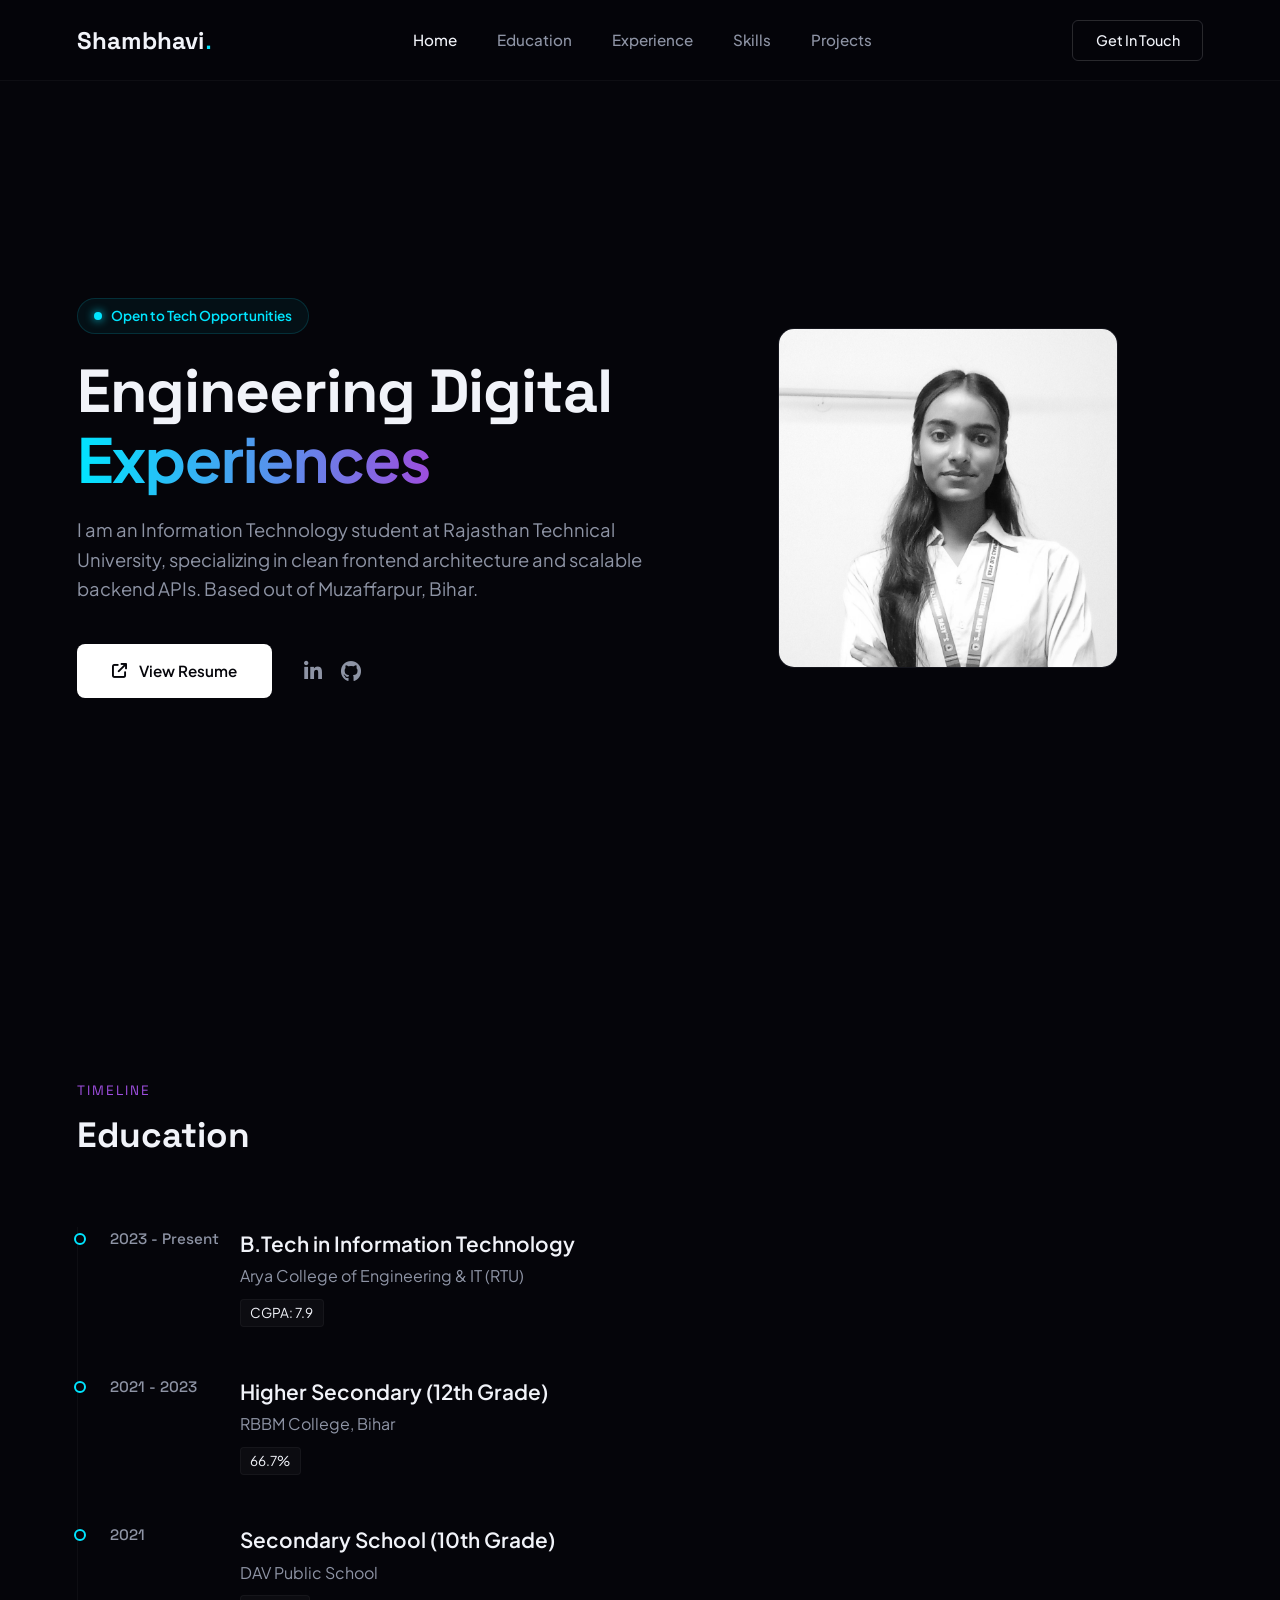
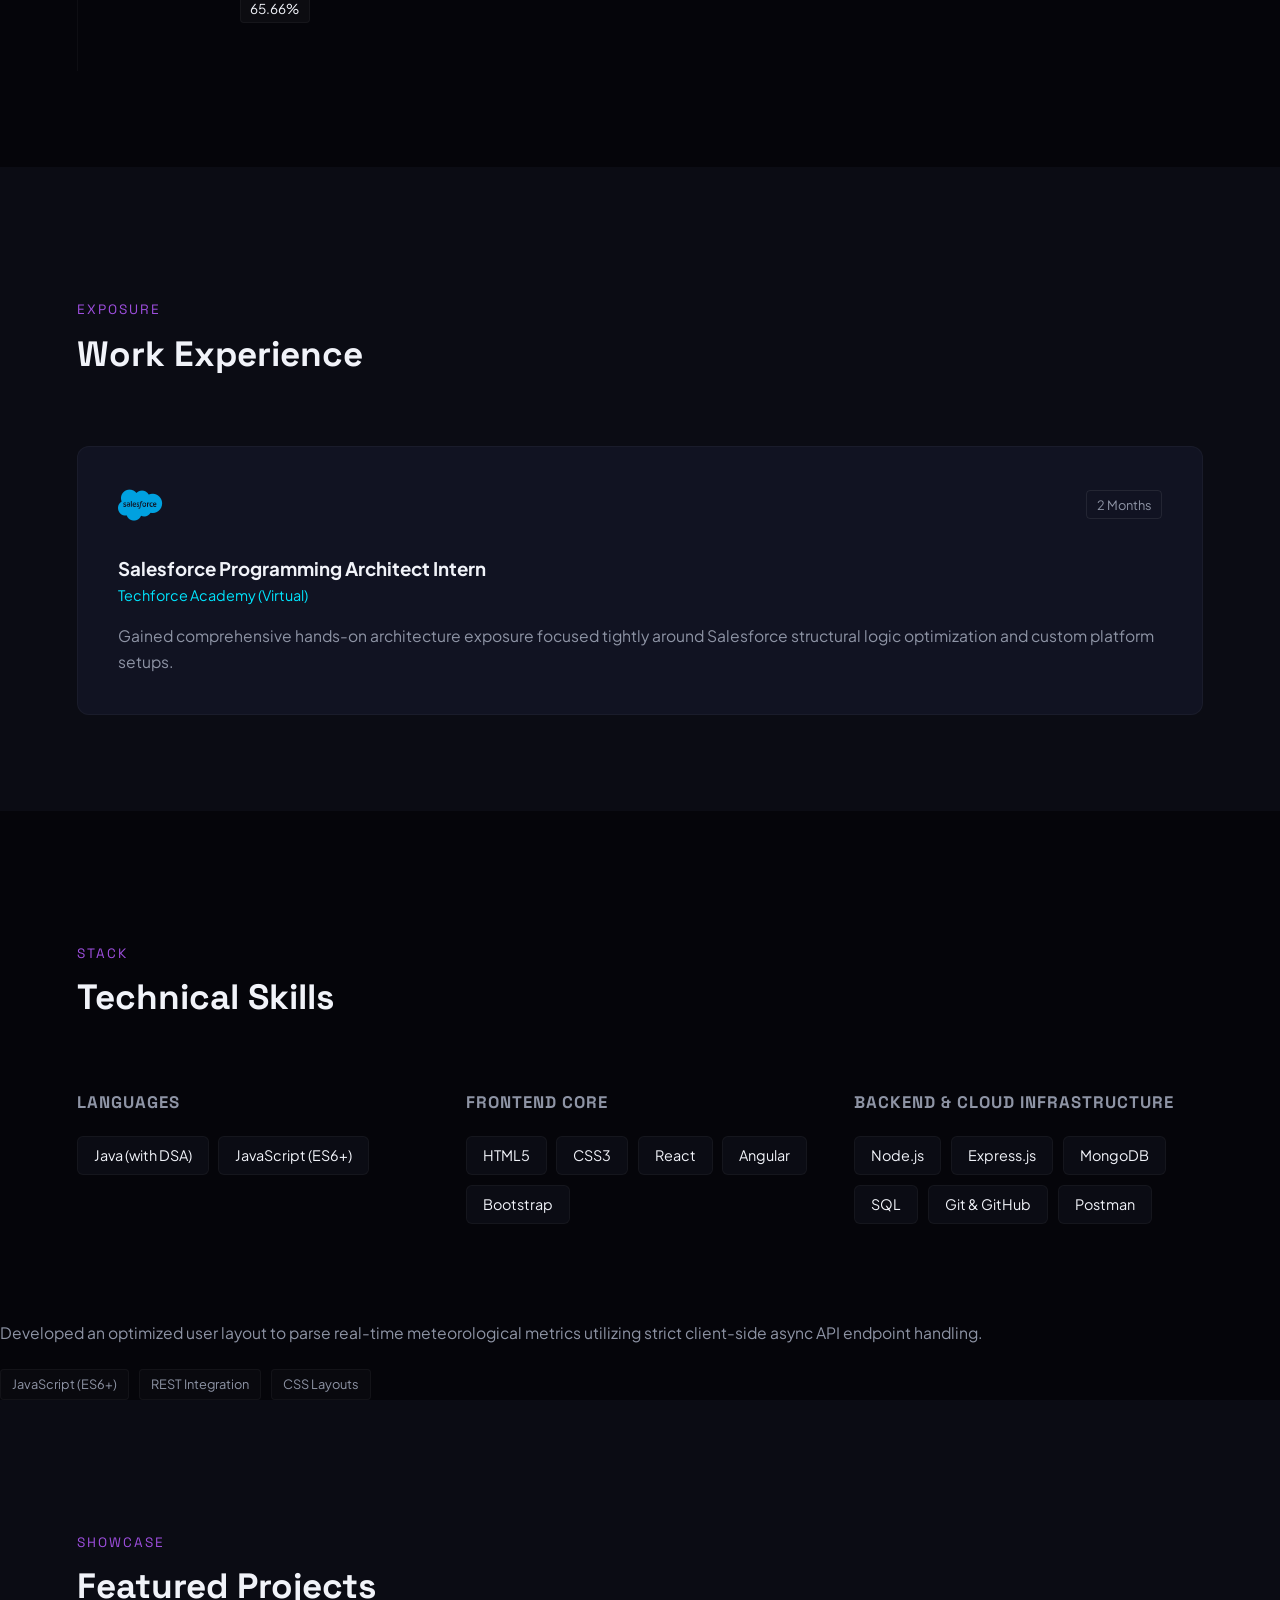
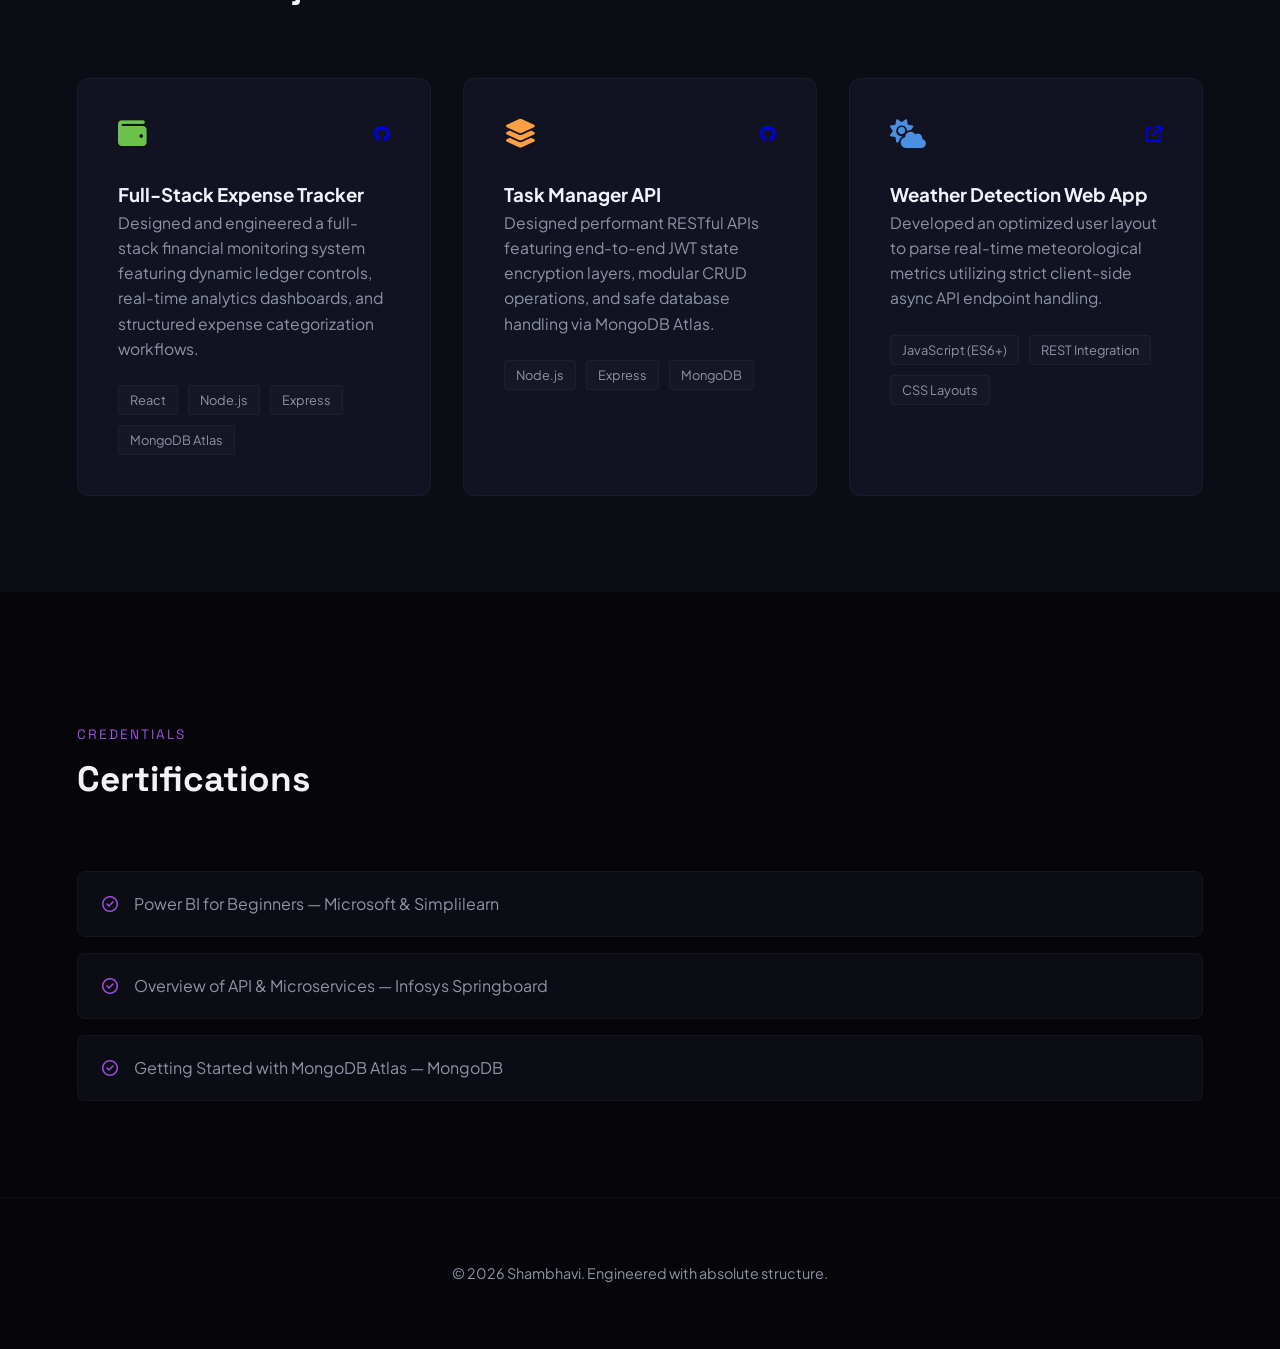
==== index.html @ dc34907c "Updated resume link, photo, and projects section" ====
<!DOCTYPE html>
<html lang="en">
<head>
    <meta charset="UTF-8">
    <meta name="viewport" content="width=device-width, initial-scale=1.0">
    <title>Shambhavi | Portfolio</title>
    <!-- Modern Fonts & Icons -->
    <link href="https://fonts.googleapis.com/css2?family=Plus+Jakarta+Sans:wght=300;400;500;600;700&family=Space+Grotesk:wght=500;700&display=swap" rel="stylesheet">
    <link rel="stylesheet" href="https://cdnjs.cloudflare.com/ajax/libs/font-awesome/6.4.0/css/all.min.css">
    <!-- Link External CSS -->
    <link rel="stylesheet" href="style.css">
</head>
<body>

    <!-- Professional Fixed Header -->
    <nav class="navbar">
        <div class="nav-brand">Shambhavi<span>.</span></div>
        <ul class="nav-links">
            <li><a href="#home" class="nav-link active">Home</a></li>
            <li><a href="#education" class="nav-link">Education</a></li>
            <li><a href="#experience" class="nav-link">Experience</a></li>
            <li><a href="#skills" class="nav-link">Skills</a></li>
            <li><a href="#projects" class="nav-link">Projects</a></li>
        </ul>
        <div class="nav-cta">
    
    <a href="https://mail.google.com/mail/?view=cm&fs=1&to=shambhavis719@gmail.com" target="_blank" class="btn-secondary">Get In Touch</a>
</div>
    </nav>

    <!-- Hero Display Layout -->
    <section id="home" class="hero-section">
        <div class="hero-grid">
            <div class="hero-info">
                <div class="status-pill">
                    <span class="pulse-dot"></span> Open to Tech Opportunities
                </div>
                <h1 class="hero-title">Engineering Digital <span>Experiences</span></h1>
                <p class="hero-subtitle">
                    I am an Information Technology student at Rajasthan Technical University, specializing in clean frontend architecture and scalable backend APIs. Based out of Muzaffarpur, Bihar.
                </p>
                <div class="action-row">
                    <!-- Connected directly to your exact local PDF filename -->
                   <a href=" https://drive.google.com/file/d/11u3h6biiF5EE_ygxeeB-RSRDuFoPxxzc/view?usp=sharing" target="_blank" class="btn-primary">
    <i class="fa-solid fa-arrow-up-right-from-square"></i> View Resume
</a> 
                    <div class="social-cluster">
                        <a href="https://linkedin.com/in/shambhavi-61a944281" target="_blank" aria-label="LinkedIn"><i class="fa-brands fa-linkedin-in"></i></a>
                        <a href="https://github.com/shambhavi-2" target="_blank" aria-label="GitHub"><i class="fa-brands fa-github"></i></a>
                    </div>
                </div>
            </div>
            <div class="hero-visual">
                <div class="avatar-frame">
                    <!-- Connected to your exact local photo filename -->
                    <img src="mera photoooo.jpeg" alt="Shambhavi">
                </div>
            </div>
        </div>
    </section>

    <!-- Academic Timeline Section -->
    <section id="education" class="content-section">
        <div class="section-meta">
            <span class="meta-tag">Timeline</span>
            <h2 class="section-heading">Education</h2>
        </div>
        <div class="timeline-container">
            <div class="timeline-row">
                <div class="time-meta">2023 - Present</div>
                <div class="time-content">
                    <h3>B.Tech in Information Technology</h3>
                    <p>Arya College of Engineering & IT (RTU)</p>
                    <span class="score-tag">CGPA: 7.9</span>
                </div>
            </div>
            <div class="timeline-row">
                <div class="time-meta">2021 - 2023</div>
                <div class="time-content">
                    <h3>Higher Secondary (12th Grade)</h3>
                    <p>RBBM College, Bihar</p>
                    <span class="score-tag">66.7%</span>
                </div>
            </div>
            <div class="timeline-row">
                <div class="time-meta">2021</div>
                <div class="time-content">
                    <h3>Secondary School (10th Grade)</h3>
                    <p>DAV Public School</p>
                    <span class="score-tag">65.66%</span>
                </div>
            </div>
        </div>
    </section>

    <!-- Professional Work History -->
    <section id="experience" class="content-section grey-bg">
        <div class="section-meta">
            <span class="meta-tag">Exposure</span>
            <h2 class="section-heading">Work Experience</h2>
        </div>
        <div class="cards-grid">
            <div class="bento-card">
                <div class="card-header">
                    <i class="fa-brands fa-salesforce sf-color"></i>
                    <span class="duration-badge">2 Months</span>
                </div>
                <h3>Salesforce Programming Architect Intern</h3>
                <p class="company-name">Techforce Academy (Virtual)</p>
                <p class="card-desc">Gained comprehensive hands-on architecture exposure focused tightly around Salesforce structural logic optimization and custom platform setups.</p>
            </div>
        </div>
    </section>

    <!-- Technical Matrix Section -->
    <section id="skills" class="content-section">
        <div class="section-meta">
            <span class="meta-tag">Stack</span>
            <h2 class="section-heading">Technical Skills</h2>
        </div>
        <div class="skills-matrix">
            <div class="matrix-box">
                <h4>Languages</h4>
                <div class="pill-cloud">
                    <span class="tech-pill">Java (with DSA)</span>
                    <span class="tech-pill">JavaScript (ES6+)</span>
                </div>
            </div>
            <div class="matrix-box">
                <h4>Frontend Core</h4>
                <div class="pill-cloud">
                    <span class="tech-pill">HTML5</span>
                    <span class="tech-pill">CSS3</span>
                    <span class="tech-pill">React</span>
                    <span class="tech-pill">Angular</span>
                    <span class="tech-pill">Bootstrap</span>
                </div>
            </div>
            <div class="matrix-box">
                <h4>Backend & Cloud Infrastructure</h4>
                <div class="pill-cloud">
                    <span class="tech-pill">Node.js</span>
                    <span class="tech-pill">Express.js</span>
                    <span class="tech-pill">MongoDB</span>
                    <span class="tech-pill">SQL</span>
                    <span class="tech-pill">Git & GitHub</span>
                    <span class="tech-pill">Postman</span>
                </div>
            </div>
        </div>
    </section>

   
                <p class="card-desc">Developed an optimized user layout to parse real-time meteorological metrics utilizing strict client-side async API endpoint handling.</p>
                <div class="pill-cloud mini-gaps">
                    <span class="tech-pill-sm">JavaScript (ES6+)</span>
                    <span class="tech-pill-sm">REST Integration</span>
                    <span class="tech-pill-sm">CSS Layouts</span>
                </div>
            </div>
        </div>
    </section><!-- Project Engineering Grid -->
    <section id="projects" class="content-section grey-bg">
        <div class="section-meta">
            <span class="meta-tag">Showcase</span>
            <h2 class="section-heading">Featured Projects</h2>
        </div>
        <div class="cards-grid">
            <!-- 1. Full-Stack Expense Tracker -->
            <div class="bento-card functional-hover">
                <div class="card-header">
                    <i class="fa-solid fa-wallet project-icon" style="color: #6cc24a;"></i>
                    <!-- Connected to your Intelligent Budget Engine Repo -->
                    <a href="https://github.com/shambhavi-2/intelligent-buget-engine" target="_blank" class="project-link-icon" title="View Source Code">
                        <i class="fa-brands fa-github"></i>
                    </a>
                </div>
                <h3>Full-Stack Expense Tracker</h3>
                <p class="card-desc">Designed and engineered a full-stack financial monitoring system featuring dynamic ledger controls, real-time analytics dashboards, and structured expense categorization workflows.</p>
                <div class="pill-cloud mini-gaps">
                    <span class="tech-pill-sm">React</span>
                    <span class="tech-pill-sm">Node.js</span>
                    <span class="tech-pill-sm">Express</span>
                    <span class="tech-pill-sm">MongoDB Atlas</span>
                </div>
            </div>

            <!-- 2. Task Manager API -->
            <div class="bento-card functional-hover">
                <div class="card-header">
                    <i class="fa-solid fa-layer-group project-icon" style="color: #ff9f43;"></i>
                    <!-- Connected to your Task Manager API Repo -->
                    <a href="https://github.com/shambhavi-2/task-manager-api" target="_blank" class="project-link-icon" title="View Source Code">
                        <i class="fa-brands fa-github"></i>
                    </a>
                </div>
                <h3>Task Manager API</h3>
                <p class="card-desc">Designed performant RESTful APIs featuring end-to-end JWT state encryption layers, modular CRUD operations, and safe database handling via MongoDB Atlas.</p>
                <div class="pill-cloud mini-gaps">
                    <span class="tech-pill-sm">Node.js</span>
                    <span class="tech-pill-sm">Express</span>
                    <span class="tech-pill-sm">MongoDB</span>
                </div>
            </div>

            <!-- 3. Weather Detection Web App -->
            <div class="bento-card functional-hover">
                <div class="card-header">
                    <i class="fa-solid fa-cloud-sun project-icon" style="color: #4a90e2;"></i>
                    <!-- Connected to your Live Weather Project Pages Link -->
                    <a href="https://shambhavi-2.github.io/Wether-project-/" target="_blank" class="project-link-icon" title="View Live Site">
                        <i class="fa-solid fa-arrow-up-right-from-square"></i>
                    </a>
                </div>
                <h3>Weather Detection Web App</h3>
                <p class="card-desc">Developed an optimized user layout to parse real-time meteorological metrics utilizing strict client-side async API endpoint handling.</p>
                <div class="pill-cloud mini-gaps">
                    <span class="tech-pill-sm">JavaScript (ES6+)</span>
                    <span class="tech-pill-sm">REST Integration</span>
                    <span class="tech-pill-sm">CSS Layouts</span>
                </div>
            </div>
        </div>
    </section>

    <!-- Verified Learning Accomplishments -->
    <section id="certifications" class="content-section">
        <div class="section-meta">
            <span class="meta-tag">Credentials</span>
            <h2 class="section-heading">Certifications</h2>
        </div>
        <div class="cert-grid">
            <div class="cert-row"><i class="fa-regular fa-circle-check"></i> Power BI for Beginners — Microsoft & Simplilearn</div>
            <div class="cert-row"><i class="fa-regular fa-circle-check"></i> Overview of API & Microservices — Infosys Springboard</div>
            <div class="cert-row"><i class="fa-regular fa-circle-check"></i> Getting Started with MongoDB Atlas — MongoDB</div>
        </div>
    </section>

    <!-- Minimal Modern Footer -->
    <footer class="footer">
        <p>&copy; 2026 Shambhavi. Engineered with absolute structure.</p>
    </footer>

    <!-- Link External JS -->
    <script src="script.js"></script>
</body>
</html>
---- style.css ----
/* Core Structural Tokens */
:root {
    --bg-deep: #05050a;
    --bg-surface: #0b0c14;
    --bg-elevated: #111322;
    --border-subtle: rgba(255, 255, 255, 0.04);
    --accent-blue: #00e5ff;
    --accent-purple: #9d4edd;
    --text-primary: #f1f3f9;
    --text-secondary: #8e94a5;
    --font-sans: 'Plus Jakarta Sans', sans-serif;
    --font-mono: 'Space Grotesk', sans-serif;
    --ease-out: cubic-bezier(0.16, 1, 0.3, 1);
}

/* Base Body Resets */
* {
    margin: 0;
    padding: 0;
    box-sizing: border-box;
    font-family: var(--font-sans);
}

body {
    background-color: var(--bg-deep);
    color: var(--text-primary);
    overflow-x: hidden;
    line-height: 1.6;
}

/* Corporate Top Navigation Layout */
.navbar {
    position: fixed;
    top: 0;
    width: 100%;
    display: flex;
    justify-content: space-between;
    align-items: center;
    padding: 1.25rem 6%;
    background: rgba(5, 5, 10, 0.75);
    backdrop-filter: blur(24px);
    z-index: 1000;
    border-bottom: 1px solid var(--border-subtle);
}

.nav-brand {
    font-family: var(--font-mono);
    font-size: 1.5rem;
    font-weight: 700;
    color: var(--text-primary);
}
.nav-brand span { color: var(--accent-blue); }

.nav-links {
    display: flex;
    list-style: none;
    gap: 2.5rem;
}

.nav-link {
    color: var(--text-secondary);
    text-decoration: none;
    font-size: 0.95rem;
    font-weight: 500;
    transition: color 0.3s ease;
}

.nav-link:hover, .nav-link.active {
    color: var(--text-primary);
}

/* Premium Layout Grid: Hero */
.hero-section {
    min-height: 100vh;
    display: flex;
    align-items: center;
    padding: 0 6%;
    margin-top: 3rem;
}

.hero-grid {
    display: grid;
    grid-template-columns: 1.2fr 0.8fr;
    gap: 4rem;
    width: 100%;
    align-items: center;
}

.status-pill {
    display: inline-flex;
    align-items: center;
    gap: 0.6rem;
    background: rgba(0, 229, 255, 0.05);
    border: 1px solid rgba(0, 229, 255, 0.15);
    color: var(--accent-blue);
    padding: 0.4rem 1rem;
    border-radius: 100px;
    font-size: 0.85rem;
    font-weight: 600;
    margin-bottom: 1.5rem;
}

.pulse-dot {
    width: 8px;
    height: 8px;
    background-color: var(--accent-blue);
    border-radius: 50%;
    box-shadow: 0 0 10px var(--accent-blue);
}

.hero-title {
    font-family: var(--font-mono);
    font-size: 3.8rem;
    font-weight: 700;
    line-height: 1.1;
    letter-spacing: -1px;
    margin-bottom: 1.2rem;
}
.hero-title span {
    background: linear-gradient(90deg, var(--accent-blue), var(--accent-purple));
    -webkit-background-clip: text;
    -webkit-text-fill-color: transparent;
}

.hero-subtitle {
    color: var(--text-secondary);
    font-size: 1.15rem;
    max-width: 580px;
    margin-bottom: 2.5rem;
}

/* Buttons Mechanics */
.action-row {
    display: flex;
    align-items: center;
    gap: 2rem;
}

.btn-primary {
    display: inline-flex;
    align-items: center;
    gap: 0.75rem;
    background: #ffffff;
    color: var(--bg-deep);
    padding: 0.95rem 2.2rem;
    border-radius: 8px;
    text-decoration: none;
    font-weight: 600;
    font-size: 0.95rem;
    transition: transform 0.3s var(--ease-out), box-shadow 0.3s var(--ease-out);
}

.btn-primary:hover {
    transform: translateY(-2px);
    box-shadow: 0 10px 25px rgba(255, 255, 255, 0.1);
}

.btn-secondary {
    border: 1px solid rgba(255, 255, 255, 0.15);
    color: var(--text-primary);
    background: transparent;
    padding: 0.65rem 1.4rem;
    border-radius: 6px;
    text-decoration: none;
    font-size: 0.9rem;
    font-weight: 500;
    transition: background 0.3s, border-color 0.3s;
}

.btn-secondary:hover {
    background: rgba(255,255,255,0.03);
    border-color: rgba(255, 255, 255, 0.4);
}

.social-cluster {
    display: flex;
    gap: 1.2rem;
}

.social-cluster a {
    color: var(--text-secondary);
    font-size: 1.3rem;
    transition: color 0.3s;
}
.social-cluster a:hover { color: var(--accent-blue); }

/* Avatar Architectural Container */
.avatar-frame {
    width: 340px;
    height: 340px;
    border-radius: 16px;
    overflow: hidden;
    border: 1px solid var(--border-subtle);
    background: var(--bg-surface);
}

.avatar-frame img {
    width: 100%;
    height: 100%;
    object-fit: cover;
    filter: grayscale(100%);
    transition: filter 0.5s var(--ease-out), transform 0.5s var(--ease-out);
}

.avatar-frame:hover img {
    filter: grayscale(0%);
    transform: scale(1.02);
}

/* Modular Content Alignment */
.content-section {
    padding: 8rem 6% 6rem;
}

.grey-bg { background: var(--bg-surface); }

.section-meta { margin-bottom: 4rem; }
.meta-tag {
    font-family: var(--font-mono);
    color: var(--accent-purple);
    font-size: 0.85rem;
    text-transform: uppercase;
    letter-spacing: 2px;
}
.section-heading {
    font-family: var(--font-mono);
    font-size: 2.2rem;
    font-weight: 700;
    margin-top: 0.3rem;
}

/* Linear Timeline Architecture */
.timeline-container {
    max-width: 900px;
}

.timeline-row {
    display: grid;
    grid-template-columns: 0.3fr 1.7fr;
    padding-bottom: 3rem;
    border-left: 1px solid var(--border-subtle);
    position: relative;
    padding-left: 2rem;
}

.timeline-row::before {
    content: '';
    position: absolute;
    left: -4px;
    top: 6px;
    width: 8px;
    height: 8px;
    background: var(--bg-deep);
    border: 2px solid var(--accent-blue);
    border-radius: 50%;
}

.time-meta {
    font-family: var(--font-mono);
    color: var(--text-secondary);
    font-size: 0.95rem;
    font-weight: 500;
}

.time-content h3 { font-size: 1.3rem; font-weight: 600; }
.time-content p { color: var(--text-secondary); font-size: 1rem; margin-top: 0.2rem; }
.score-tag {
    display: inline-block;
    font-size: 0.85rem;
    background: rgba(255,255,255,0.03);
    padding: 0.15rem 0.6rem;
    border-radius: 4px;
    margin-top: 0.6rem;
    border: 1px solid var(--border-subtle);
}

/* Bento-style Industrial Cards Grid */
.cards-grid {
    display: grid;
    grid-template-columns: repeat(auto-fit, minmax(320px, 1fr));
    gap: 2rem;
}

.bento-card {
    background: var(--bg-elevated);
    border: 1px solid var(--border-subtle);
    padding: 2.5rem;
    border-radius: 12px;
    transition: border-color 0.3s, transform 0.3s var(--ease-out);
}

.card-header {
    display: flex;
    justify-content: space-between;
    align-items: center;
    margin-bottom: 2rem;
}

.sf-color { font-size: 2.2rem; color: #00a1e0; }
.project-icon { font-size: 1.8rem; color: var(--text-secondary); }

.duration-badge {
    font-size: 0.8rem;
    color: var(--text-secondary);
    border: 1px solid rgba(255,255,255,0.08);
    padding: 0.2rem 0.6rem;
    border-radius: 4px;
}

.company-name {
    color: var(--accent-blue);
    font-size: 0.9rem;
    margin-bottom: 1rem;
}

.card-desc {
    color: var(--text-secondary);
    font-size: 0.98rem;
}

.functional-hover:hover {
    border-color: rgba(255,255,255,0.12);
    transform: translateY(-4px);
}

/* Technical Matrix Config */
.skills-matrix {
    display: grid;
    grid-template-columns: repeat(auto-fit, minmax(280px, 1fr));
    gap: 2.5rem;
}

.matrix-box h4 {
    font-family: var(--font-mono);
    font-size: 1.05rem;
    color: var(--text-secondary);
    margin-bottom: 1.2rem;
    text-transform: uppercase;
    letter-spacing: 1px;
}

.pill-cloud {
    display: flex;
    flex-wrap: wrap;
    gap: 0.6rem;
}

.mini-gaps { margin-top: 1.5rem; }

.tech-pill {
    background: var(--bg-surface);
    border: 1px solid var(--border-subtle);
    color: var(--text-primary);
    padding: 0.45rem 1rem;
    border-radius: 6px;
    font-size: 0.9rem;
}

.tech-pill-sm {
    background: rgba(255,255,255,0.02);
    border: 1px solid var(--border-subtle);
    color: var(--text-secondary);
    padding: 0.25rem 0.7rem;
    border-radius: 4px;
    font-size: 0.8rem;
}

/* Certifications Layout */
.cert-grid {
    display: flex;
    flex-direction: column;
    gap: 1rem;
}

.cert-row {
    display: flex;
    align-items: center;
    gap: 1rem;
    background: var(--bg-surface);
    padding: 1.2rem 1.5rem;
    border-radius: 8px;
    border: 1px solid var(--border-subtle);
    color: var(--text-secondary);
}
.cert-row i { color: var(--accent-purple); }

/* Minimalist Footer */
.footer {
    text-align: center;
    padding: 4rem 2rem;
    color: var(--text-secondary);
    font-size: 0.9rem;
    border-top: 1px solid var(--border-subtle);
}

/* Responsive Structural Breakpoints */
@media (max-width: 968px) {
    .hero-grid { grid-template-columns: 1fr; text-align: center; justify-items: center; gap: 3rem;}
    .hero-subtitle { margin-inline: auto; }
    .action-row { flex-direction: column; gap: 1.5rem; }
    .timeline-row { grid-template-columns: 1fr; gap: 0.5rem; }
    .nav-links, .nav-cta { display: none; }
}
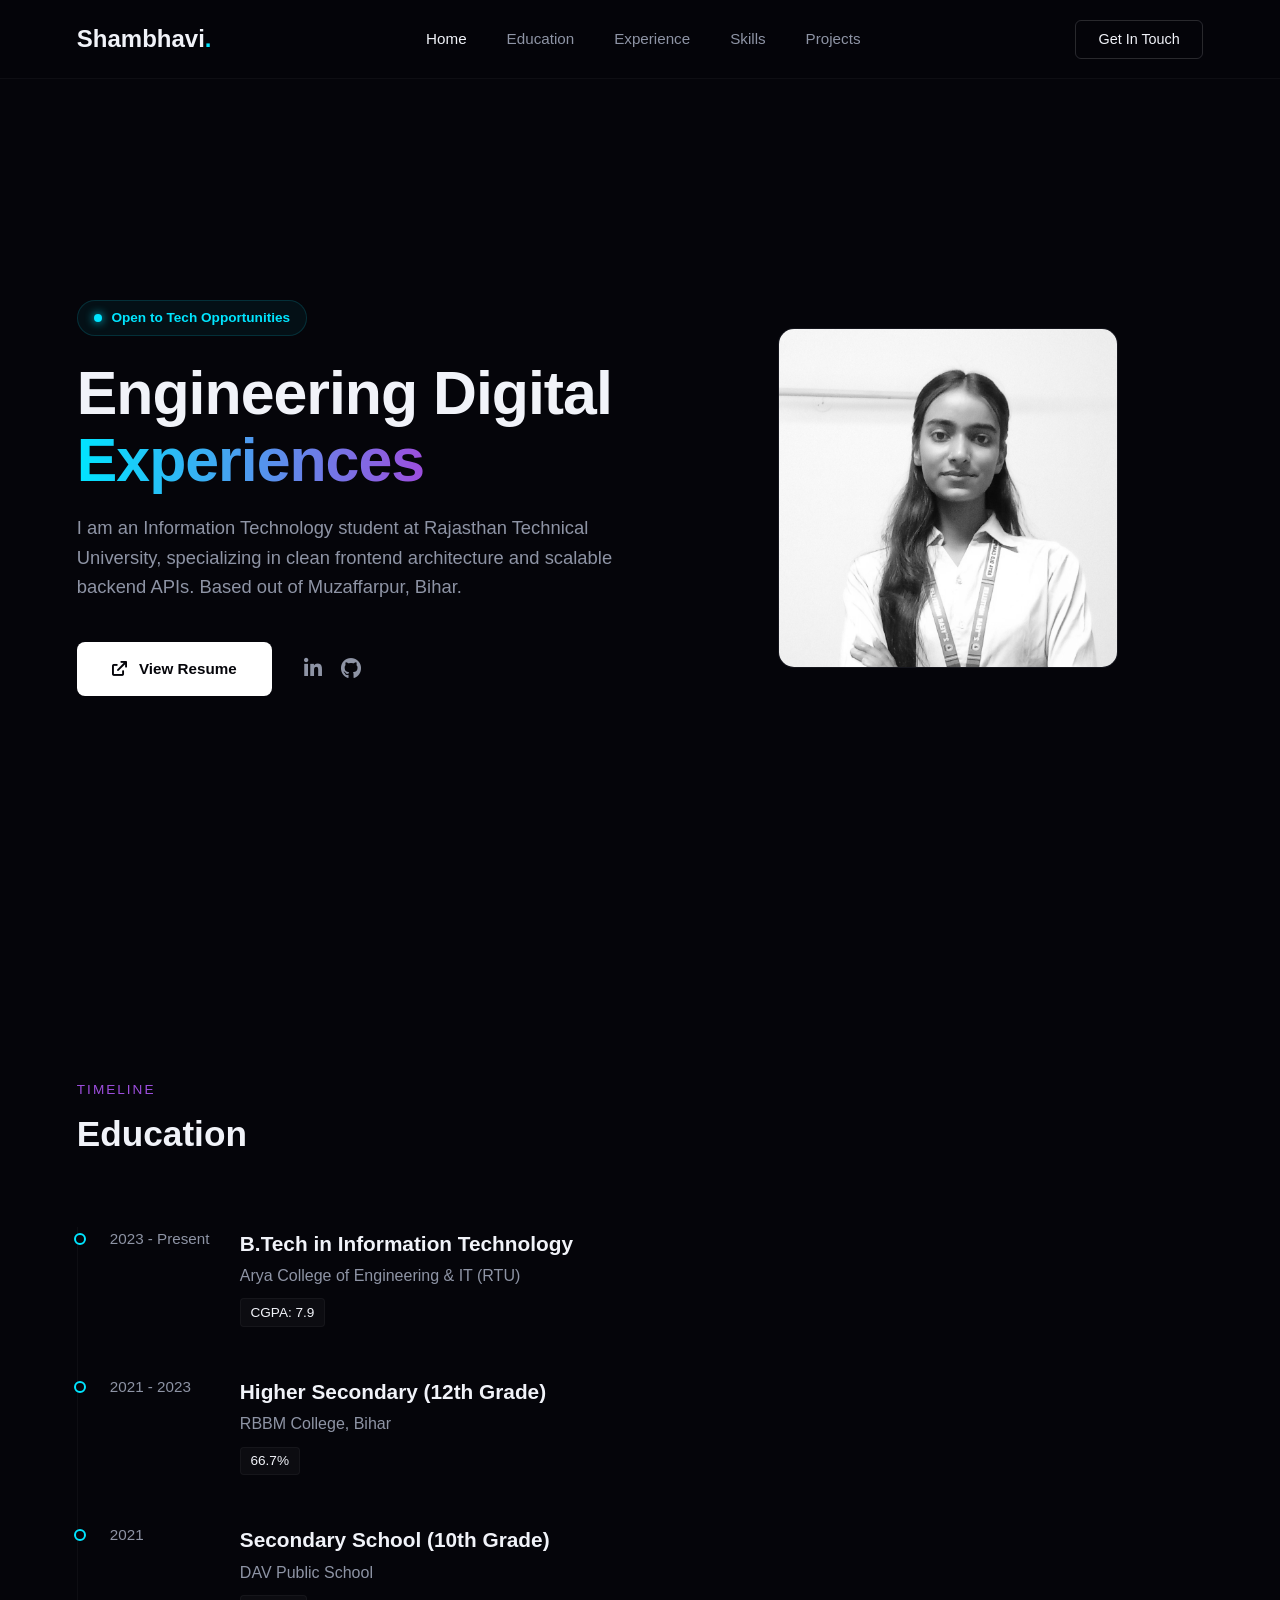
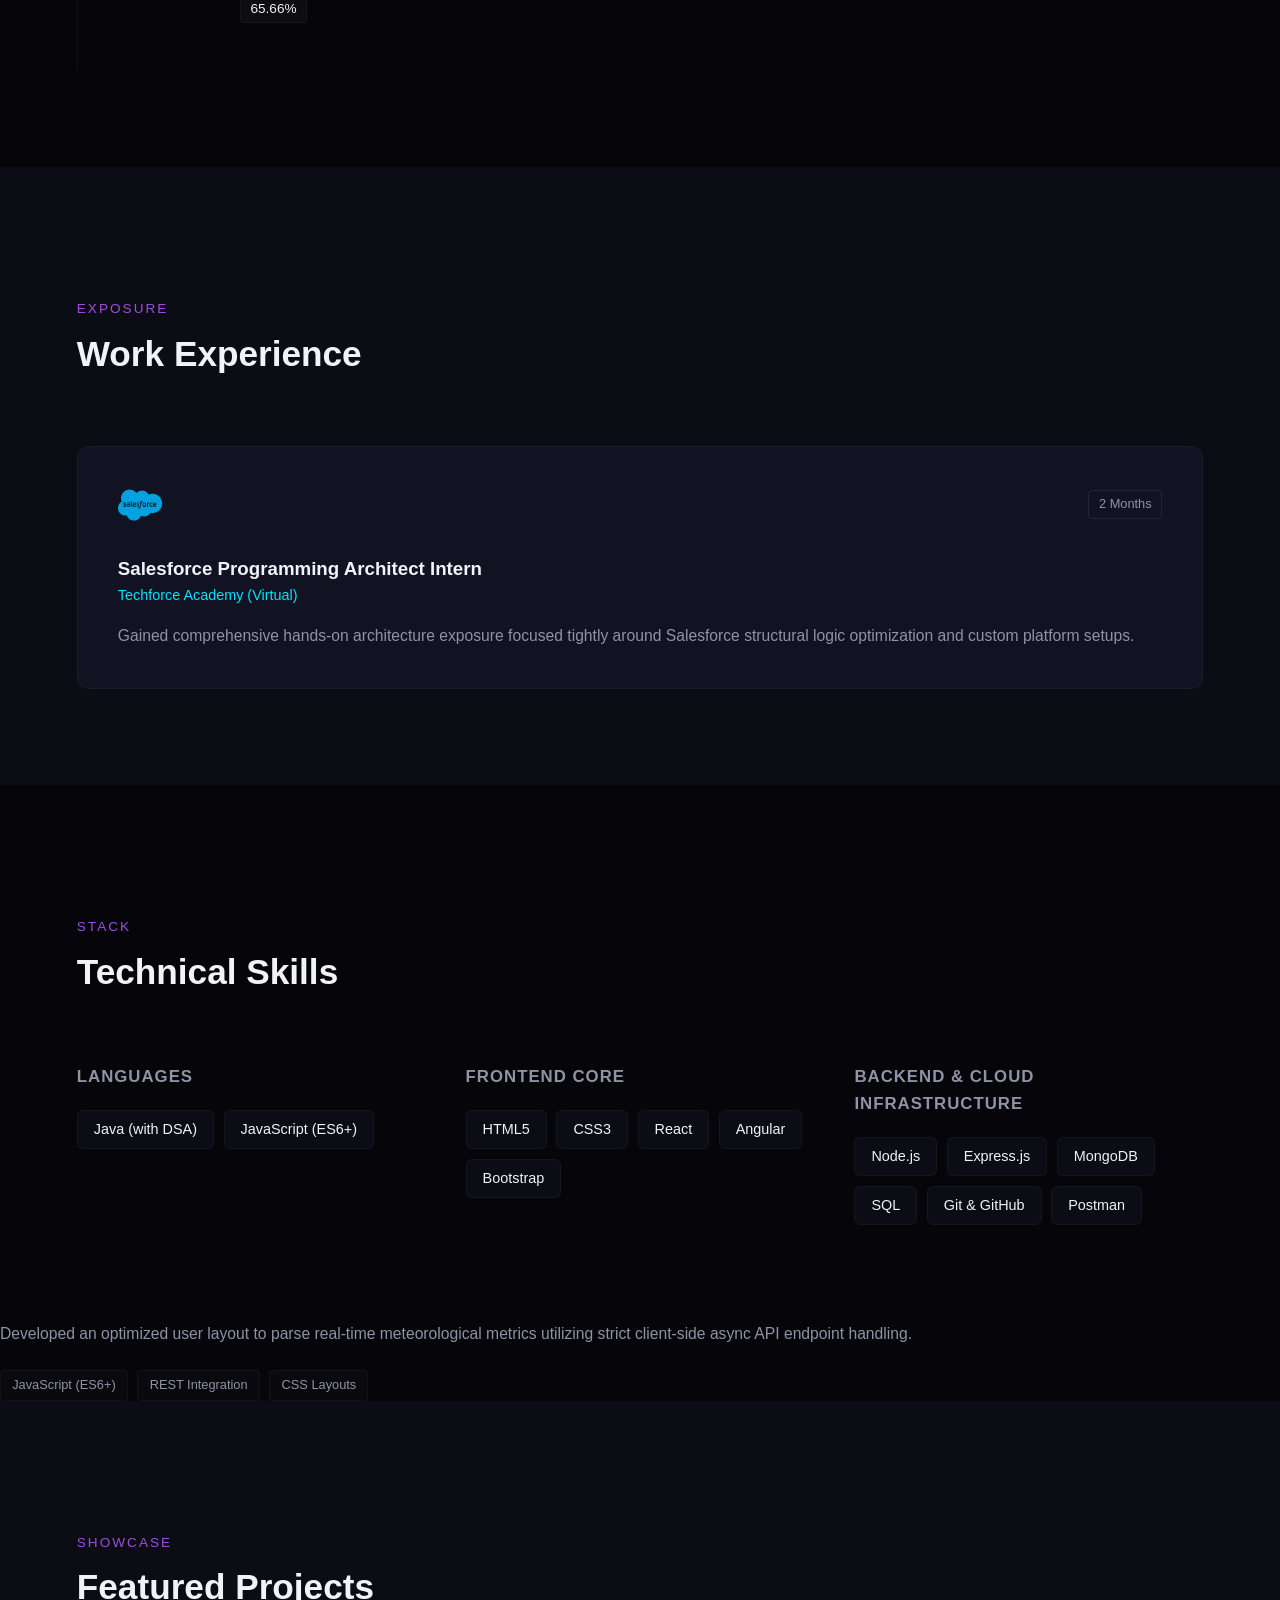
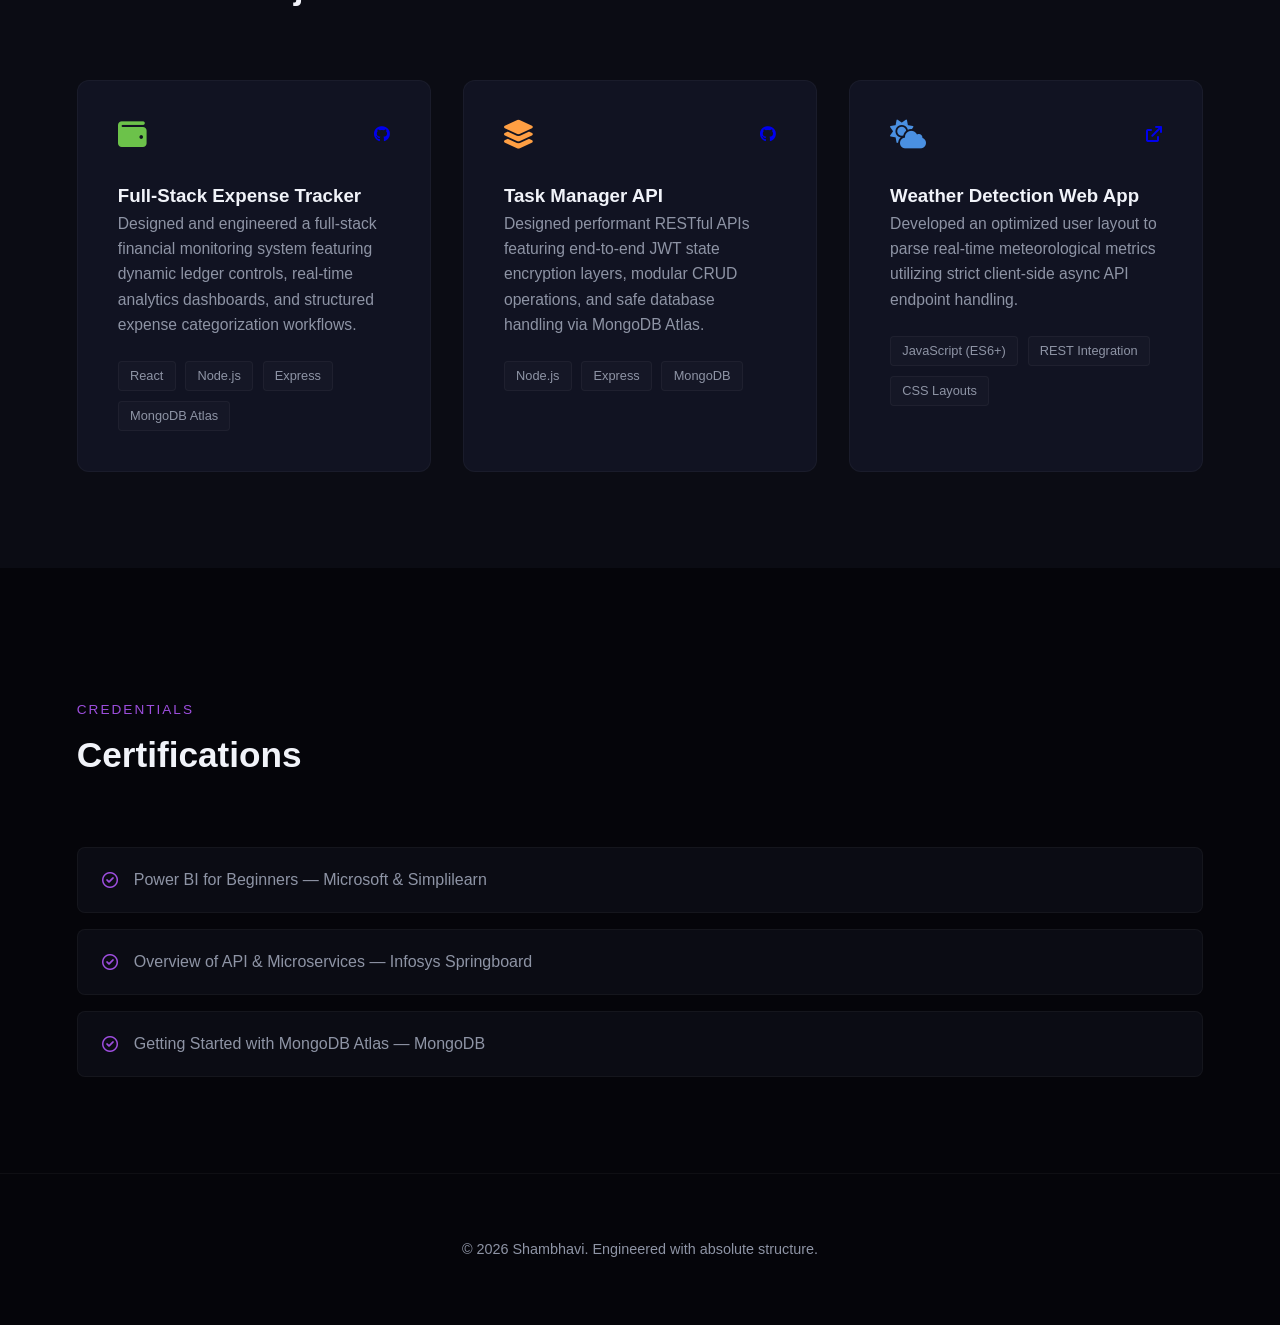
==== commit cb097721: "corrected repository url name" ====
--- a/index.html
+++ b/index.html
@@ -4,13 +4,27 @@
     <meta charset="UTF-8">
     <meta name="viewport" content="width=device-width, initial-scale=1.0">
     <title>Shambhavi | Portfolio</title>
-    <!-- Modern Fonts & Icons -->
-    <link href="https://fonts.googleapis.com/css2?family=Plus+Jakarta+Sans:wght=300;400;500;600;700&family=Space+Grotesk:wght=500;700&display=swap" rel="stylesheet">
-    <link rel="stylesheet" href="https://cdnjs.cloudflare.com/ajax/libs/font-awesome/6.4.0/css/all.min.css">
-    <!-- Link External CSS -->
+
+    
+    <meta name="description" content="Shambhavi - B.Tech Information Technology Student & Full-Stack Developer. Portfolio showcasing React, Node.js, and web development projects.">
+    <meta name="keywords" content="Shambhavi, Shambhavi Portfolio, Shambhavi Developer, Shambhavi B.Tech, Shambhavi IT, Shambhavi GitHub">
+    <meta name="author" content="Shambhavi">
+
+    <!-- Robot indexing rules -->
+    <meta name="robots" content="index, follow">
+
+    <!-- Open Graph / LinkedIn Preview -->
+    <meta property="og:title" content="Shambhavi | Portfolio">
+    <meta property="og:description" content="Explore my full-stack engineering projects and technical skill sets.">
+    <meta property="og:url" content="https://shambhavi-2.github.io/portfolio/">
+    <!-- ------------------------------------------- -->
+
+    <!-- Aapke FontAwesome aur CSS ke links iske neeche rehte hain -->
+    <link rel="stylesheet" href="https://cdnjs.cloudflare.com/ajax/libs/font-awesome/6.0.0/css/all.min.css">
     <link rel="stylesheet" href="style.css">
 </head>
 <body>
+    <!-- Baaki ka poora body code yahan se shuru hota hai... -->
 
     <!-- Professional Fixed Header -->
     <nav class="navbar">
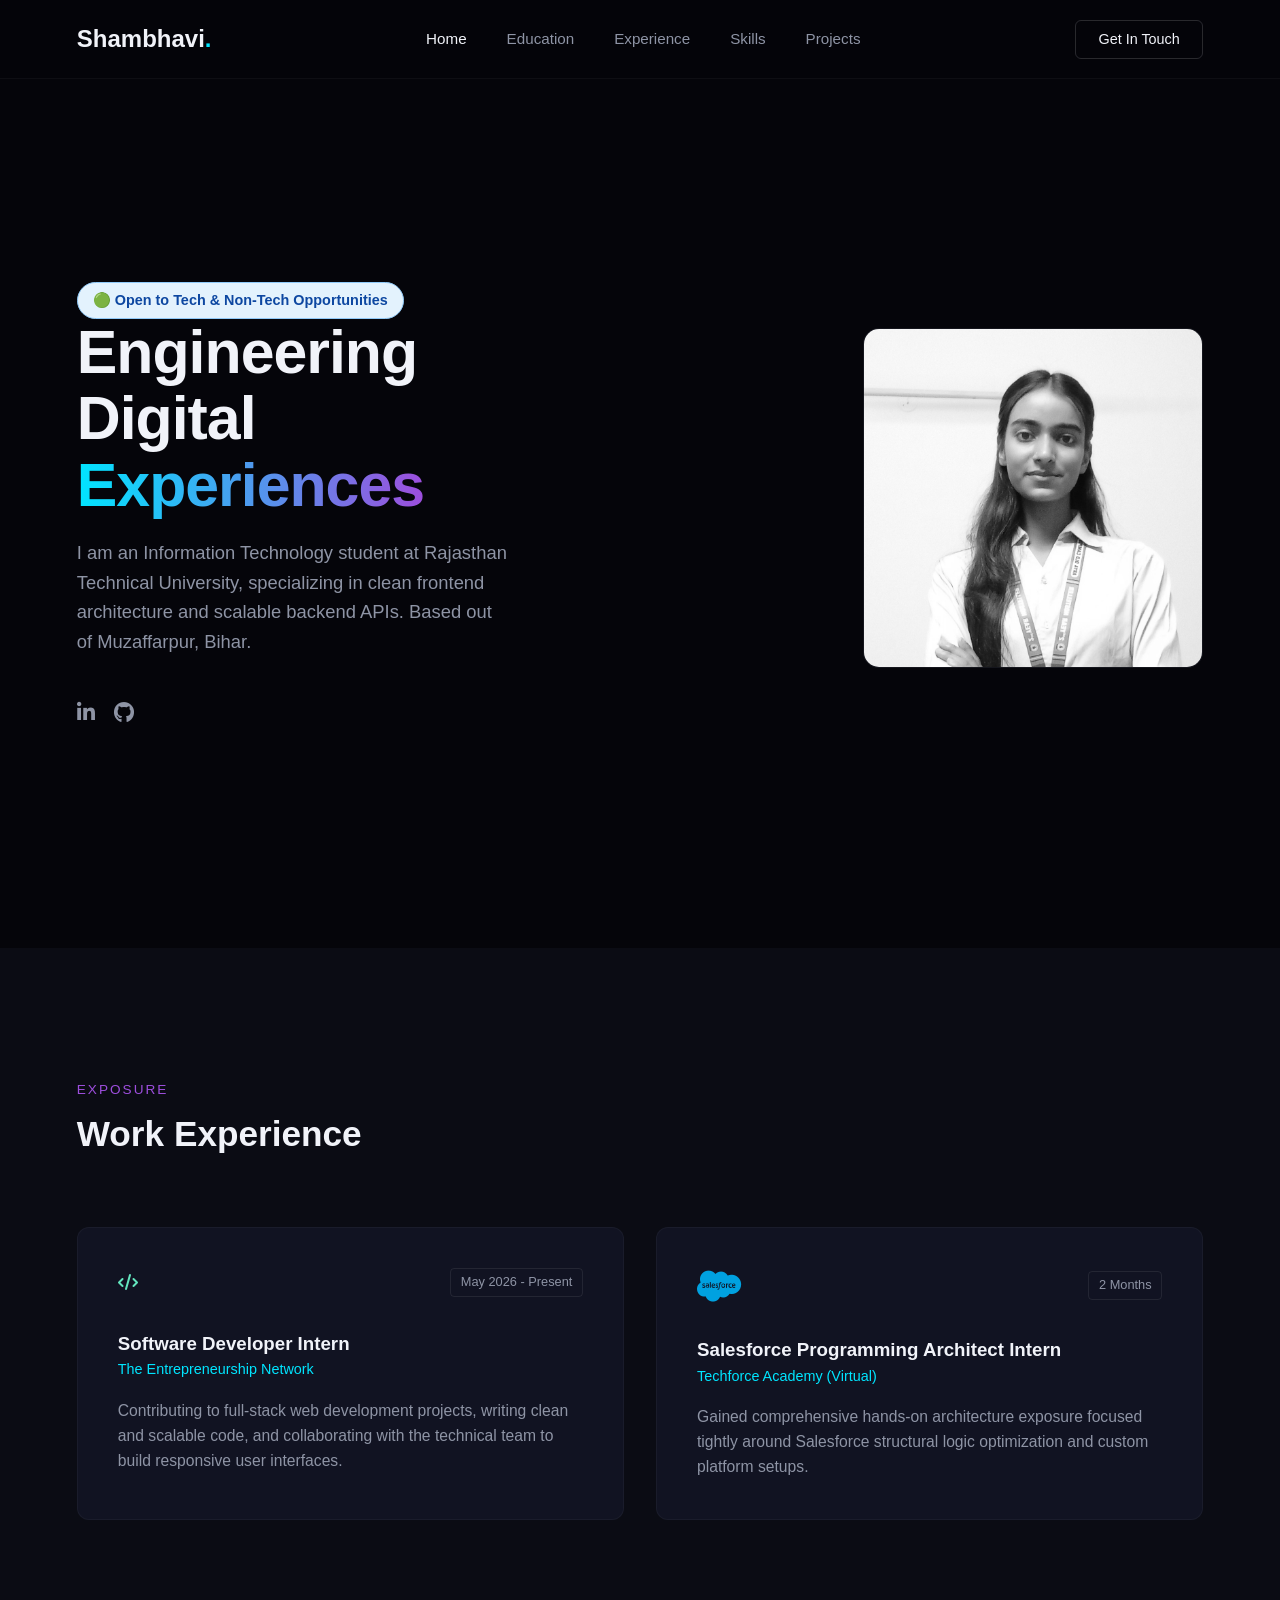
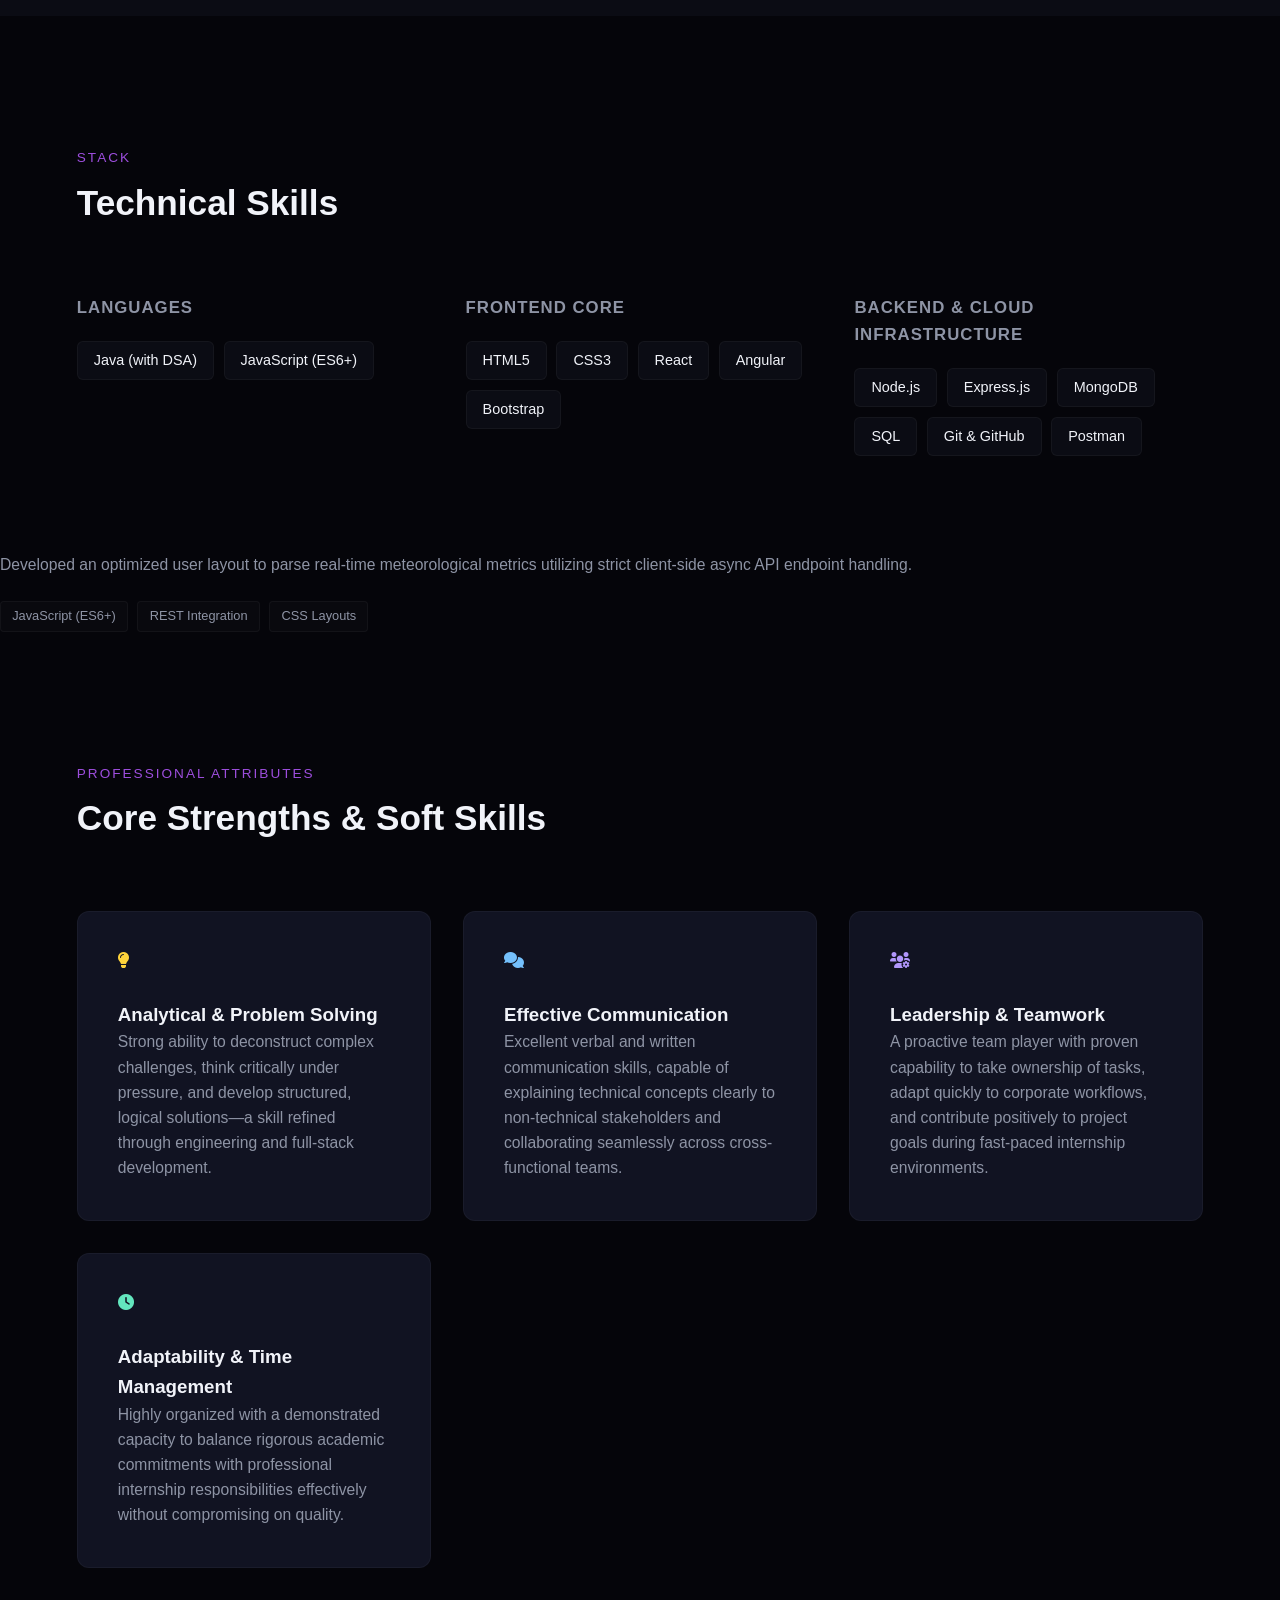
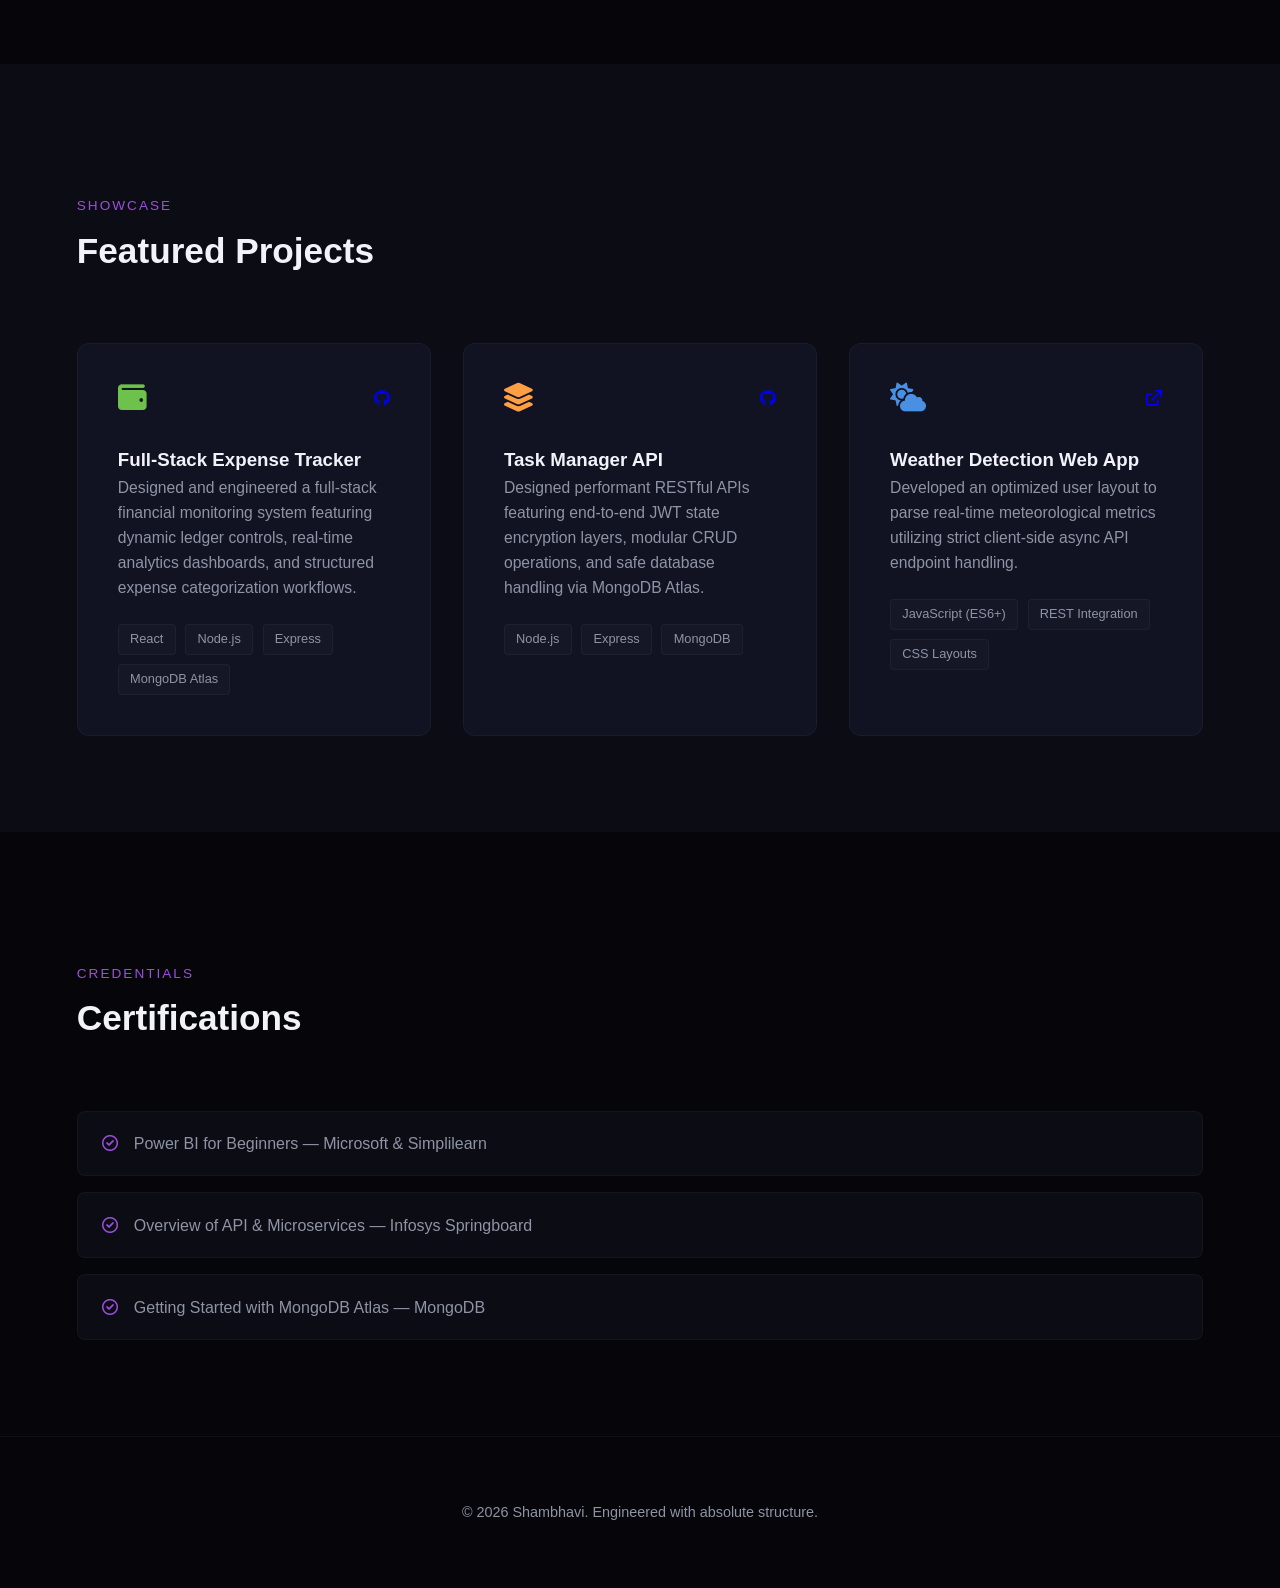
==== commit 151f17e0: "added open to tech and non tech status badge" ====
--- a/index.html
+++ b/index.html
@@ -46,18 +46,15 @@
     <section id="home" class="hero-section">
         <div class="hero-grid">
             <div class="hero-info">
-                <div class="status-pill">
-                    <span class="pulse-dot"></span> Open to Tech Opportunities
-                </div>
+                <!-- Is code ko apne intro/header me tagline ke niche daal sakti hain -->
+<div class="status-badge" style="display: inline-block; background-color: #e3f2fd; color: #0d47a1; padding: 6px 15px; border-radius: 20px; font-weight: 600; font-size: 0.9rem; margin-top: 15px; border: 1px solid #90caf9;">
+    🟢 Open to Tech & Non-Tech Opportunities
+</div>
                 <h1 class="hero-title">Engineering Digital <span>Experiences</span></h1>
                 <p class="hero-subtitle">
                     I am an Information Technology student at Rajasthan Technical University, specializing in clean frontend architecture and scalable backend APIs. Based out of Muzaffarpur, Bihar.
                 </p>
-                <div class="action-row">
-                    <!-- Connected directly to your exact local PDF filename -->
-                   <a href=" https://drive.google.com/file/d/11u3h6biiF5EE_ygxeeB-RSRDuFoPxxzc/view?usp=sharing" target="_blank" class="btn-primary">
-    <i class="fa-solid fa-arrow-up-right-from-square"></i> View Resume
-</a> 
+                
                     <div class="social-cluster">
                         <a href="https://linkedin.com/in/shambhavi-61a944281" target="_blank" aria-label="LinkedIn"><i class="fa-brands fa-linkedin-in"></i></a>
                         <a href="https://github.com/shambhavi-2" target="_blank" aria-label="GitHub"><i class="fa-brands fa-github"></i></a>
@@ -72,60 +69,41 @@
             </div>
         </div>
     </section>
-
-    <!-- Academic Timeline Section -->
-    <section id="education" class="content-section">
-        <div class="section-meta">
-            <span class="meta-tag">Timeline</span>
-            <h2 class="section-heading">Education</h2>
-        </div>
-        <div class="timeline-container">
-            <div class="timeline-row">
-                <div class="time-meta">2023 - Present</div>
-                <div class="time-content">
-                    <h3>B.Tech in Information Technology</h3>
-                    <p>Arya College of Engineering & IT (RTU)</p>
-                    <span class="score-tag">CGPA: 7.9</span>
-                </div>
-            </div>
-            <div class="timeline-row">
-                <div class="time-meta">2021 - 2023</div>
-                <div class="time-content">
-                    <h3>Higher Secondary (12th Grade)</h3>
-                    <p>RBBM College, Bihar</p>
-                    <span class="score-tag">66.7%</span>
-                </div>
-            </div>
-            <div class="timeline-row">
-                <div class="time-meta">2021</div>
-                <div class="time-content">
-                    <h3>Secondary School (10th Grade)</h3>
-                    <p>DAV Public School</p>
-                    <span class="score-tag">65.66%</span>
-                </div>
-            </div>
-        </div>
-    </section>
-
-    <!-- Professional Work History -->
-    <section id="experience" class="content-section grey-bg">
-        <div class="section-meta">
-            <span class="meta-tag">Exposure</span>
-            <h2 class="section-heading">Work Experience</h2>
-        </div>
-        <div class="cards-grid">
-            <div class="bento-card">
-                <div class="card-header">
-                    <i class="fa-brands fa-salesforce sf-color"></i>
-                    <span class="duration-badge">2 Months</span>
-                </div>
-                <h3>Salesforce Programming Architect Intern</h3>
-                <p class="company-name">Techforce Academy (Virtual)</p>
-                <p class="card-desc">Gained comprehensive hands-on architecture exposure focused tightly around Salesforce structural logic optimization and custom platform setups.</p>
-            </div>
-        </div>
-    </section>
-
+<!-- ================= WORK EXPERIENCE SECTION ================= -->
+<section id="experience" class="content-section grey-bg">
+    <div class="section-meta">
+        <span class="meta-tag">Exposure</span>
+        <h2 class="section-heading">Work Experience</h2>
+    </div>
+    
+    <div class="cards-grid">
+        <!-- Card 1: Current Software Developer Intern -->
+        <div class="bento-card">
+            <div class="card-header">
+                <i class="fa-solid fa-code" style="color: #63E6BE;"></i> <!-- Code icon aapki tech role ke liye -->
+                <span class="duration-badge">May 2026 - Present</span>
+            </div>
+            <h3>Software Developer Intern</h3>
+            <p class="company-name">The Entrepreneurship Network</p>
+            <p class="card-desc">Contributing to full-stack web development projects, writing clean and scalable code, and collaborating with the technical team to build responsive user interfaces.</p>
+        </div>
+
+        <!-- Card 2: Salesforce Intern -->
+        <div class="bento-card">
+            <div class="card-header">
+                <i class="fa-brands fa-salesforce sf-color"></i>
+                <span class="duration-badge">2 Months</span>
+            </div>
+            <h3>Salesforce Programming Architect Intern</h3>
+            <p class="company-name">Techforce Academy (Virtual)</p>
+            <p class="card-desc">Gained comprehensive hands-on architecture exposure focused tightly around Salesforce structural logic optimization and custom platform setups.</p>
+        </div>
+    </div>
+</section>
+   
+            
+
+   
     <!-- Technical Matrix Section -->
     <section id="skills" class="content-section">
         <div class="section-meta">
@@ -173,7 +151,54 @@
                 </div>
             </div>
         </div>
-    </section><!-- Project Engineering Grid -->
+    </section>
+    <!-- ================= SOFT SKILLS SECTION ================= -->
+<section id="soft-skills" class="content-section">
+    <div class="section-meta">
+        <span class="meta-tag">Professional Attributes</span>
+        <h2 class="section-heading">Core Strengths & Soft Skills</h2>
+    </div>
+    
+    <div class="cards-grid">
+        <!-- Card 1: Problem Solving -->
+        <div class="bento-card">
+            <div class="card-header">
+                <i class="fa-solid fa-lightbulb" style="color: #FFD43B;"></i>
+            </div>
+            <h3>Analytical & Problem Solving</h3>
+            <p class="card-desc">Strong ability to deconstruct complex challenges, think critically under pressure, and develop structured, logical solutions—a skill refined through engineering and full-stack development.</p>
+        </div>
+
+        <!-- Card 2: Communication & Collaboration -->
+        <div class="bento-card">
+            <div class="card-header">
+                <i class="fa-solid fa-comments" style="color: #74C0FC;"></i>
+            </div>
+            <h3>Effective Communication</h3>
+            <p class="card-desc">Excellent verbal and written communication skills, capable of explaining technical concepts clearly to non-technical stakeholders and collaborating seamlessly across cross-functional teams.</p>
+        </div>
+
+        <!-- Card 3: Leadership & Teamwork -->
+        <div class="bento-card">
+            <div class="card-header">
+                <i class="fa-solid fa-users-gear" style="color: #B197FC;"></i>
+            </div>
+            <h3>Leadership & Teamwork</h3>
+            <p class="card-desc">A proactive team player with proven capability to take ownership of tasks, adapt quickly to corporate workflows, and contribute positively to project goals during fast-paced internship environments.</p>
+        </div>
+
+        <!-- Card 4: Time Management -->
+        <div class="bento-card">
+            <div class="card-header">
+                <i class="fa-solid fa-clock" style="color: #63E6BE;"></i>
+            </div>
+            <h3>Adaptability & Time Management</h3>
+            <p class="card-desc">Highly organized with a demonstrated capacity to balance rigorous academic commitments with professional internship responsibilities effectively without compromising on quality.</p>
+        </div>
+    </div>
+</section>
+
+    <!-- Project Engineering Grid -->
     <section id="projects" class="content-section grey-bg">
         <div class="section-meta">
             <span class="meta-tag">Showcase</span>
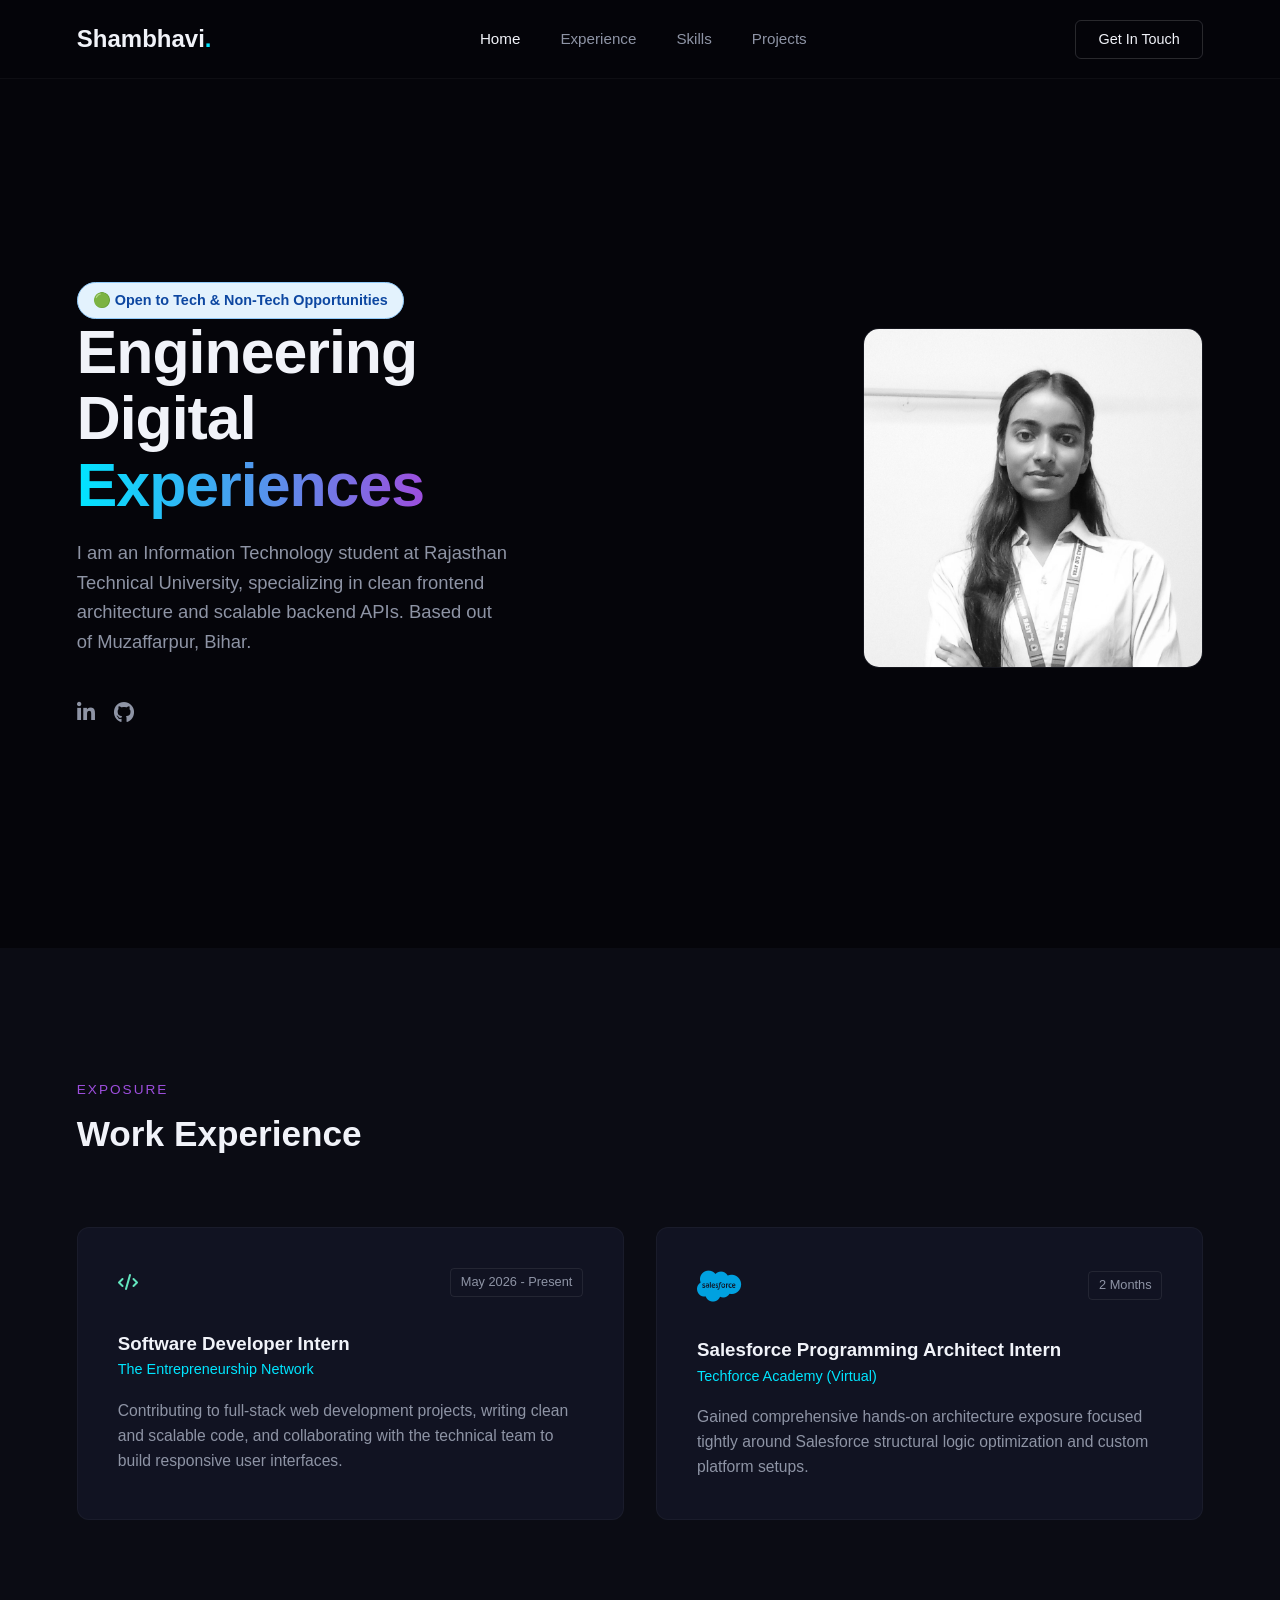
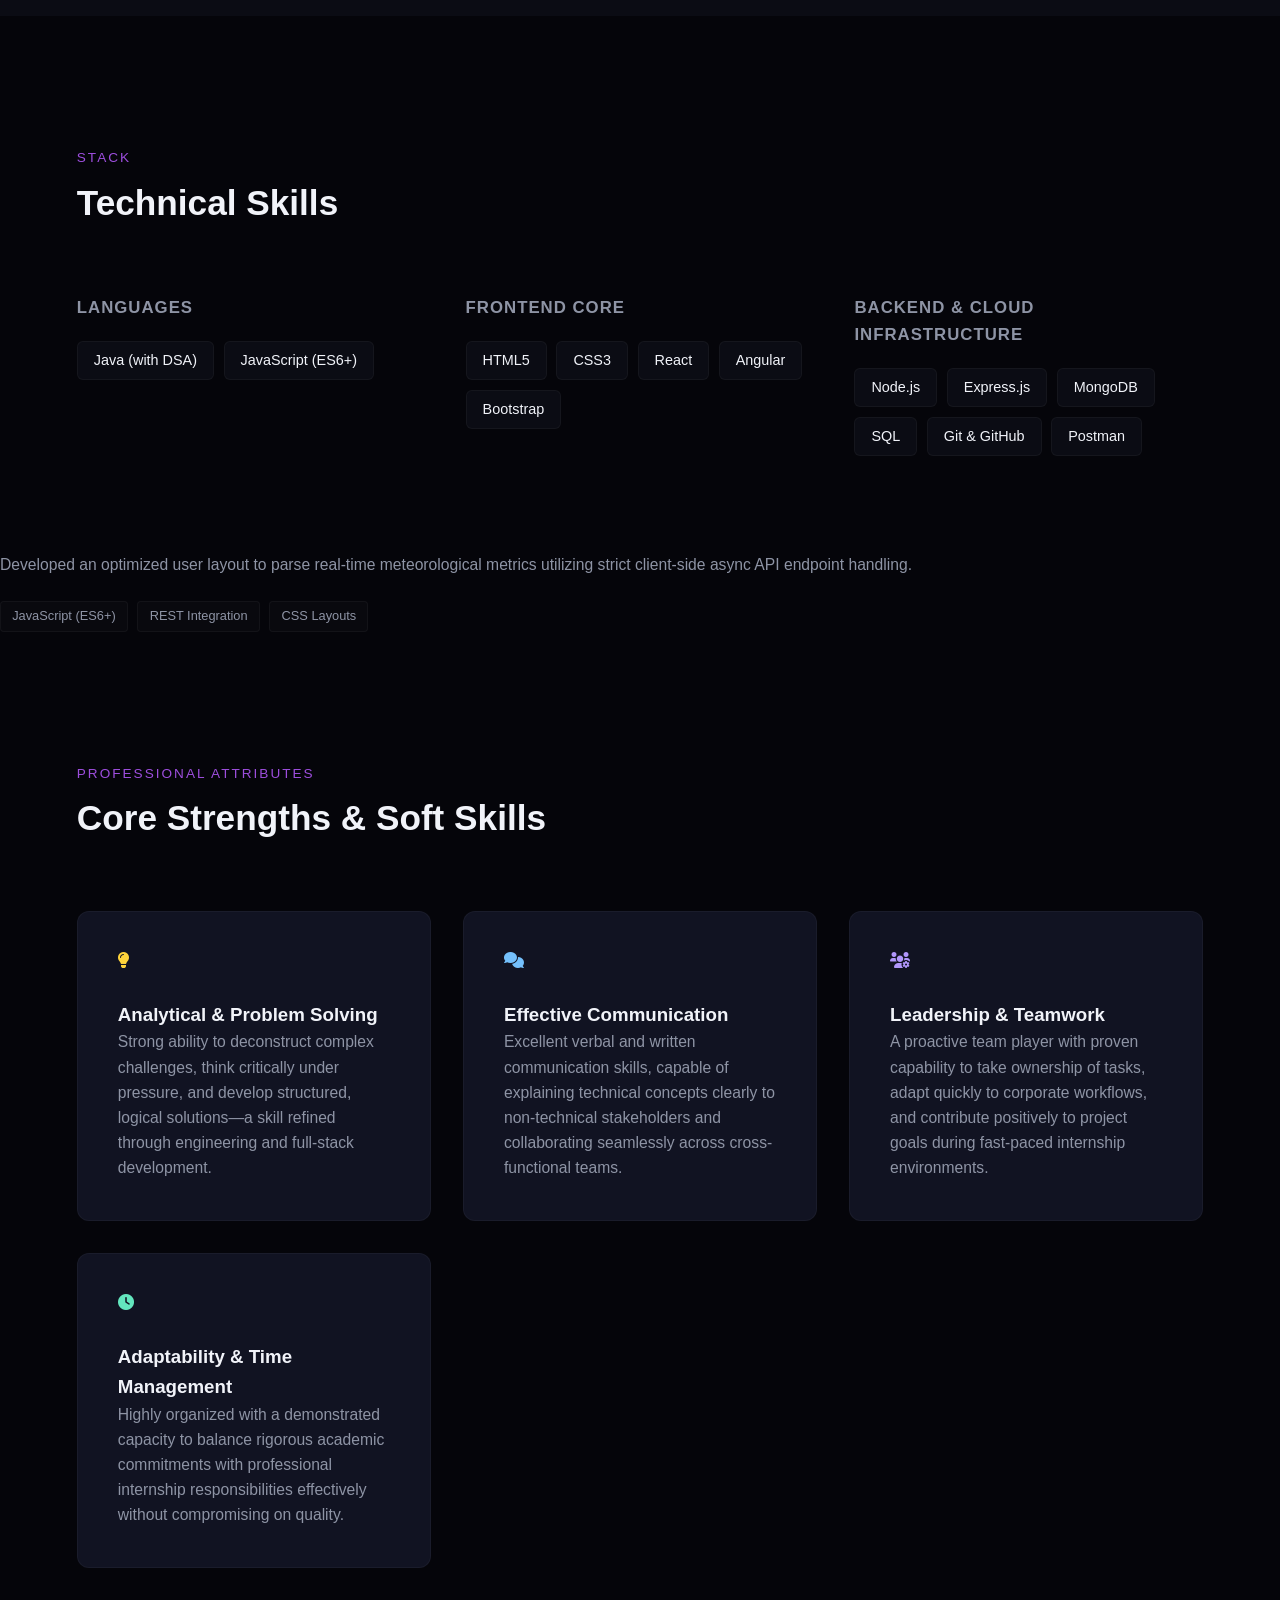
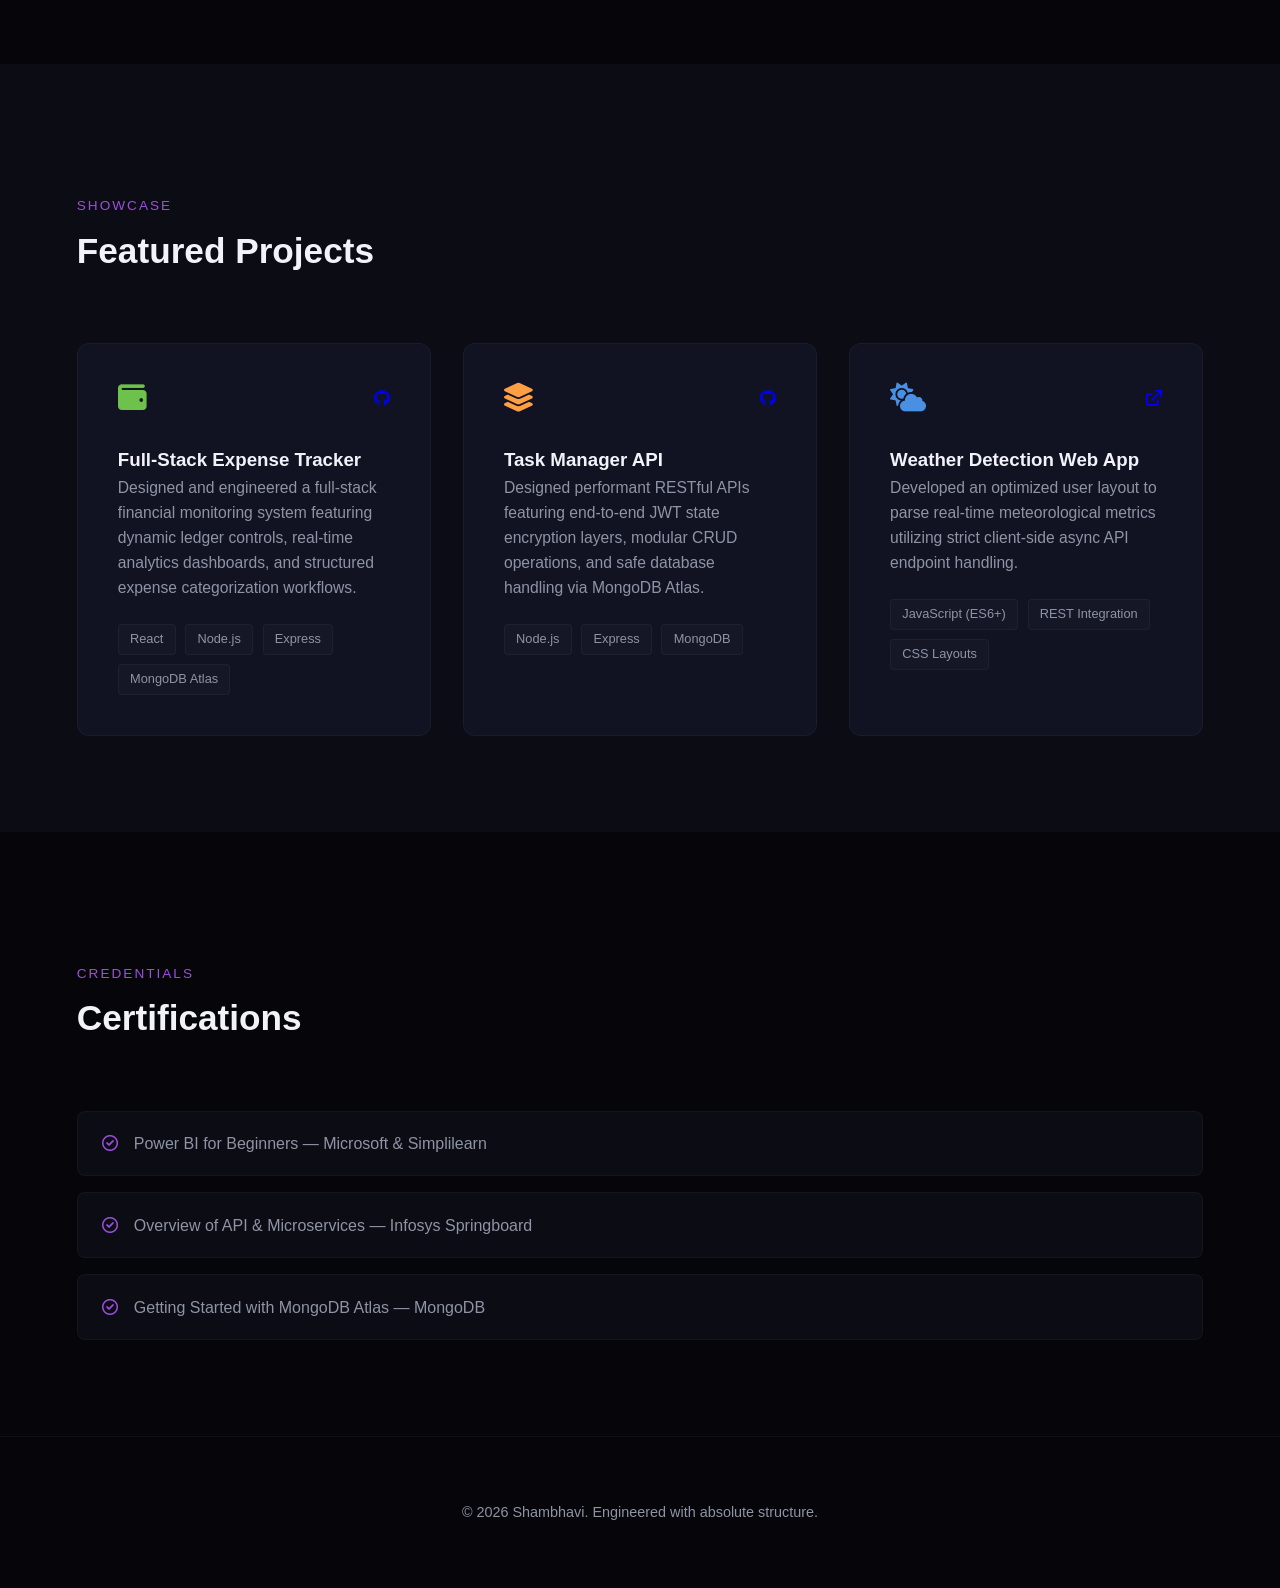
==== commit 566931d4: "updated html page" ====
--- a/index.html
+++ b/index.html
@@ -31,8 +31,7 @@
         <div class="nav-brand">Shambhavi<span>.</span></div>
         <ul class="nav-links">
             <li><a href="#home" class="nav-link active">Home</a></li>
-            <li><a href="#education" class="nav-link">Education</a></li>
-            <li><a href="#experience" class="nav-link">Experience</a></li>
+             <li><a href="#experience" class="nav-link">Experience</a></li>
             <li><a href="#skills" class="nav-link">Skills</a></li>
             <li><a href="#projects" class="nav-link">Projects</a></li>
         </ul>
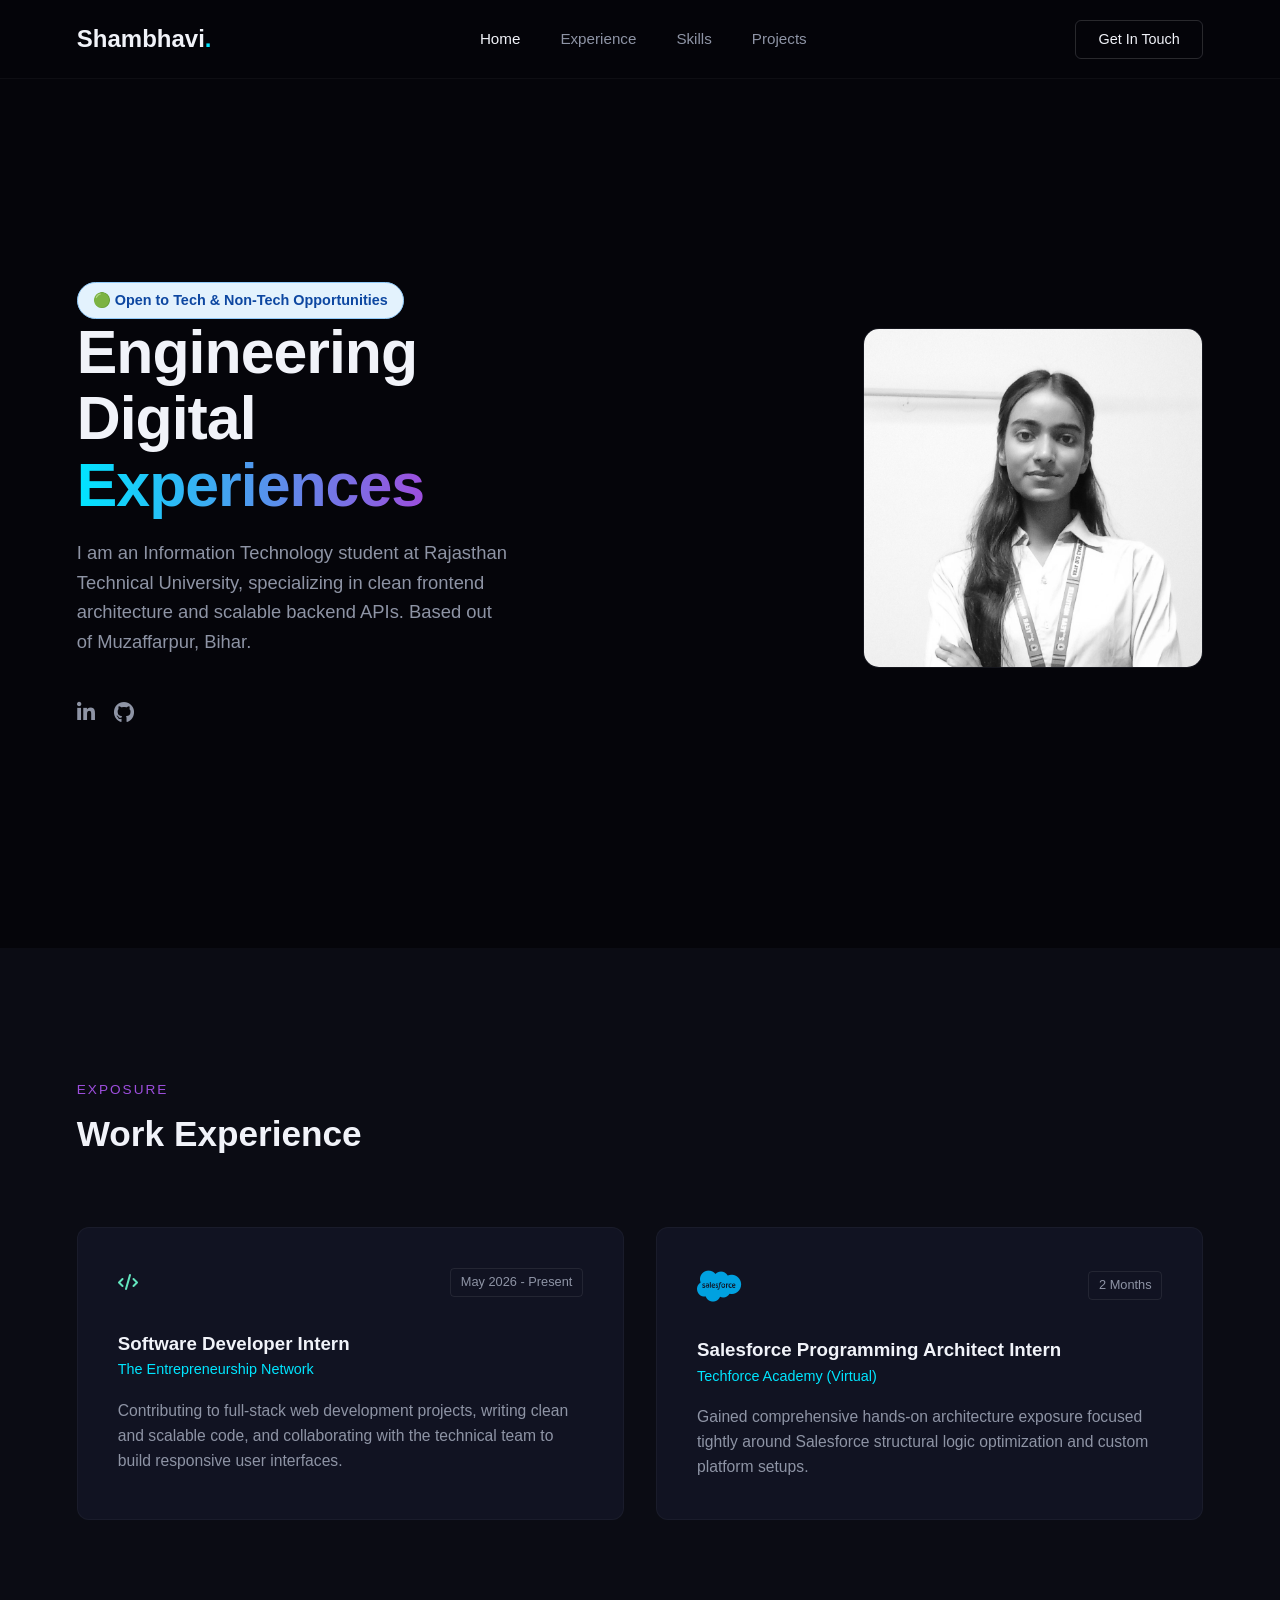
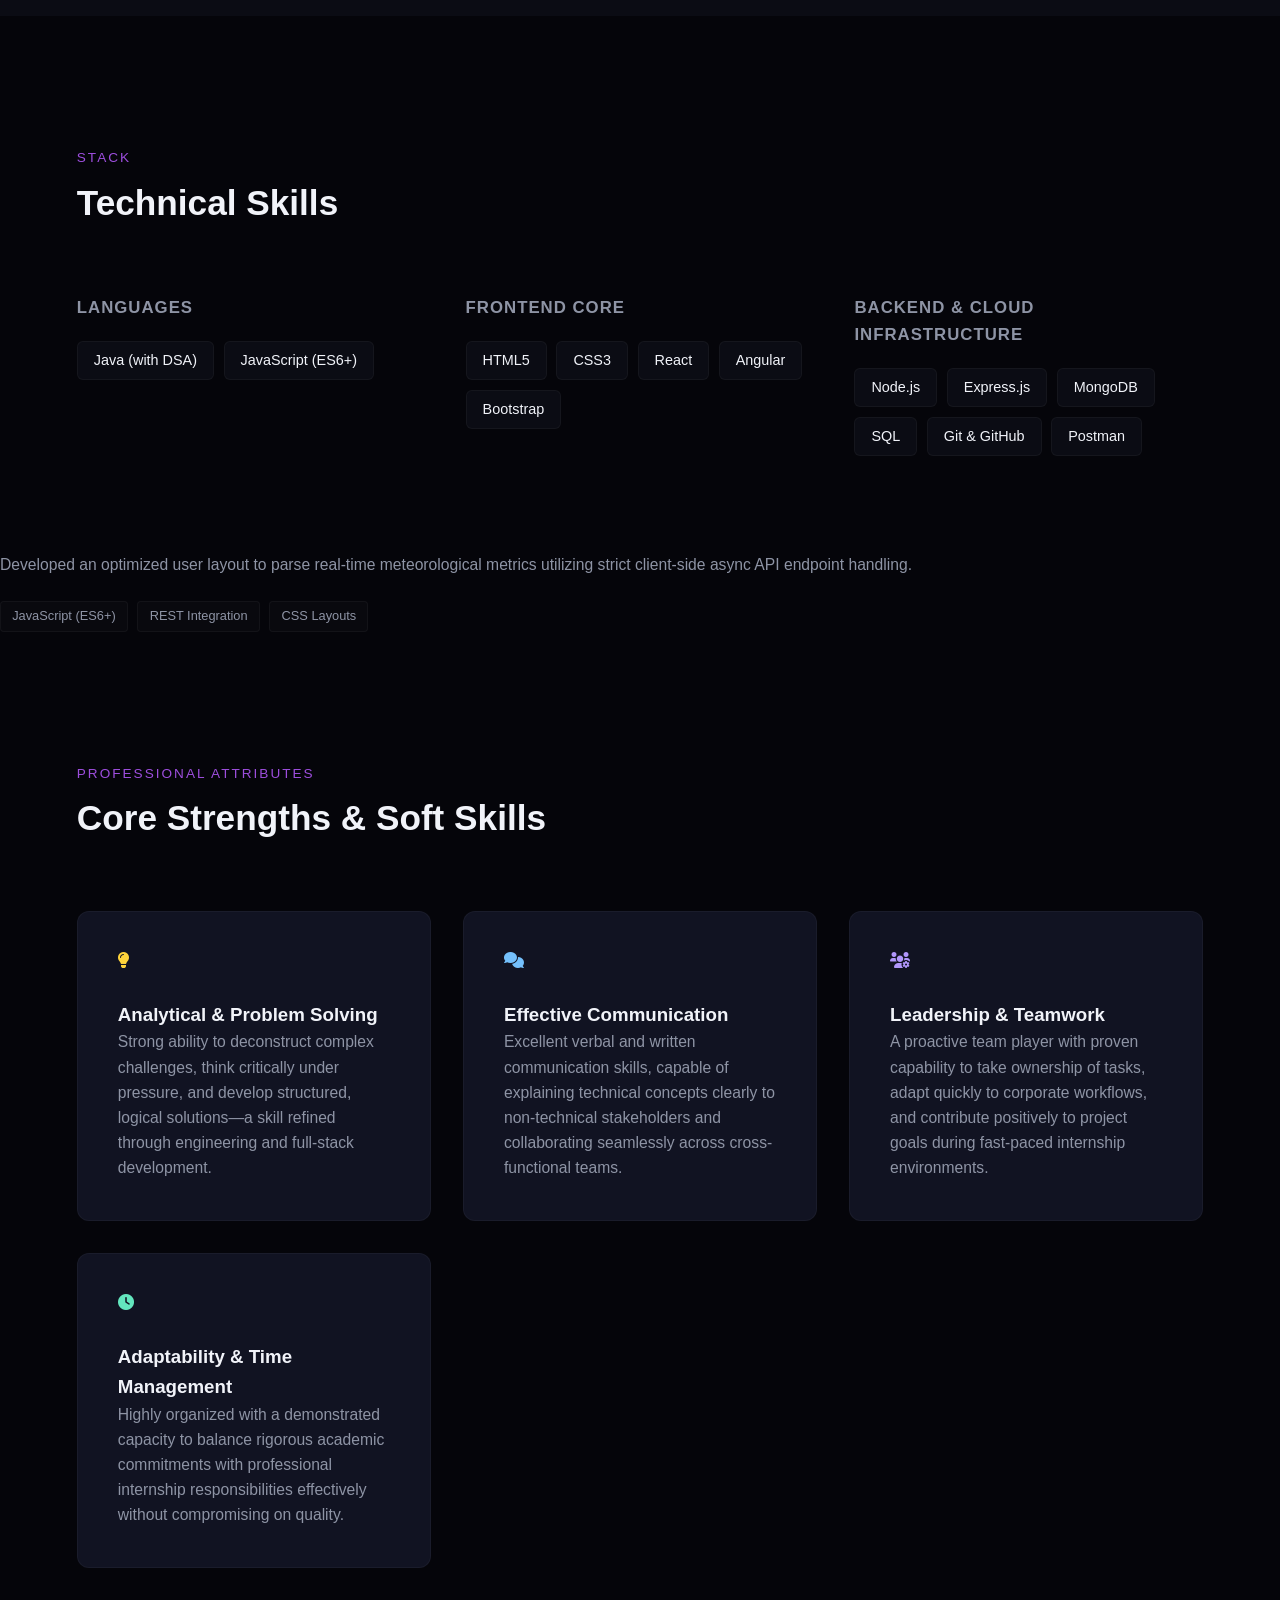
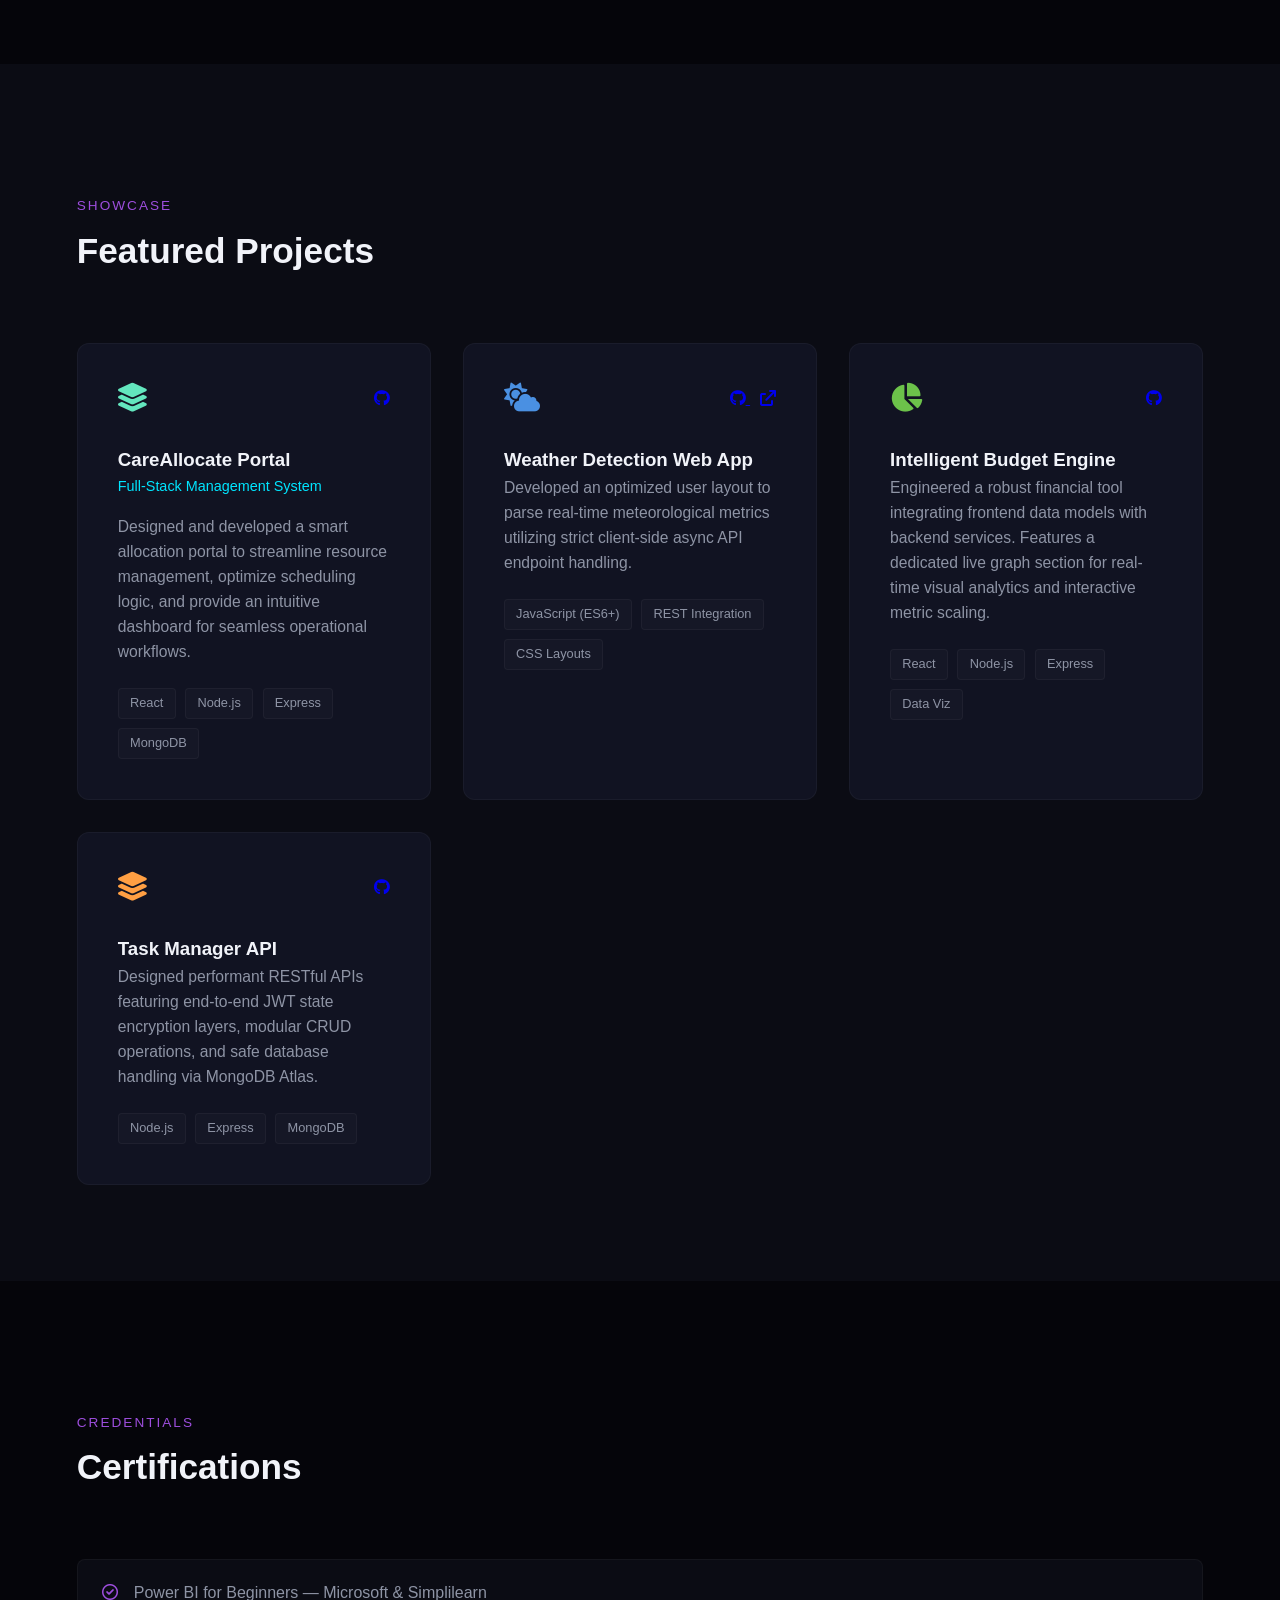
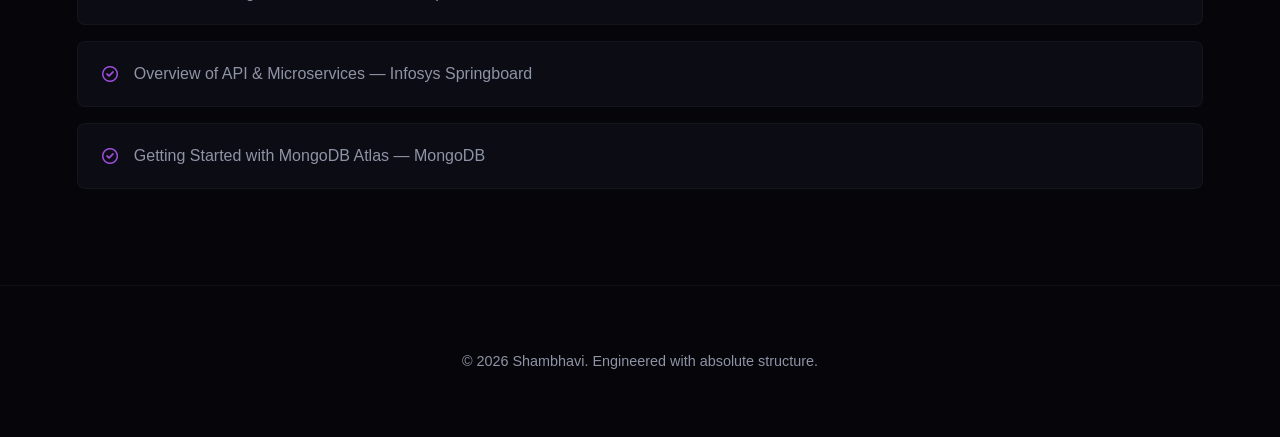
==== commit a69912eb: "fixed budget engine details and charts feature" ====
--- a/index.html
+++ b/index.html
@@ -197,69 +197,94 @@
     </div>
 </section>
 
-    <!-- Project Engineering Grid -->
-    <section id="projects" class="content-section grey-bg">
-        <div class="section-meta">
-            <span class="meta-tag">Showcase</span>
-            <h2 class="section-heading">Featured Projects</h2>
-        </div>
-        <div class="cards-grid">
-            <!-- 1. Full-Stack Expense Tracker -->
-            <div class="bento-card functional-hover">
-                <div class="card-header">
-                    <i class="fa-solid fa-wallet project-icon" style="color: #6cc24a;"></i>
-                    <!-- Connected to your Intelligent Budget Engine Repo -->
-                    <a href="https://github.com/shambhavi-2/intelligent-buget-engine" target="_blank" class="project-link-icon" title="View Source Code">
+   <!-- ================= PROJECTS SECTION ================= -->
+<!-- ================= PROJECTS SECTION ================= -->
+<section id="projects" class="content-section grey-bg">
+    <div class="section-meta">
+        <span class="meta-tag">Showcase</span>
+        <h2 class="section-heading">Featured Projects</h2>
+    </div>
+    
+    <div class="cards-grid">
+        <!-- 1. CareAllocate Portal (GitHub Only) -->
+        <div class="bento-card functional-hover">
+            <div class="card-header">
+                <i class="fa-solid fa-layer-group project-icon" style="color: #63E6BE;"></i>
+                <div class="project-links-group">
+                    <a href="https://github.com/shambhavi-2/careallocate-portal" target="_blank" class="project-link-icon" title="View Source Code">
                         <i class="fa-brands fa-github"></i>
                     </a>
                 </div>
-                <h3>Full-Stack Expense Tracker</h3>
-                <p class="card-desc">Designed and engineered a full-stack financial monitoring system featuring dynamic ledger controls, real-time analytics dashboards, and structured expense categorization workflows.</p>
-                <div class="pill-cloud mini-gaps">
-                    <span class="tech-pill-sm">React</span>
-                    <span class="tech-pill-sm">Node.js</span>
-                    <span class="tech-pill-sm">Express</span>
-                    <span class="tech-pill-sm">MongoDB Atlas</span>
-                </div>
-            </div>
-
-            <!-- 2. Task Manager API -->
-            <div class="bento-card functional-hover">
-                <div class="card-header">
-                    <i class="fa-solid fa-layer-group project-icon" style="color: #ff9f43;"></i>
-                    <!-- Connected to your Task Manager API Repo -->
-                    <a href="https://github.com/shambhavi-2/task-manager-api" target="_blank" class="project-link-icon" title="View Source Code">
+            </div>
+            <h3>CareAllocate Portal</h3>
+            <p class="company-name">Full-Stack Management System</p>
+            <p class="card-desc">Designed and developed a smart allocation portal to streamline resource management, optimize scheduling logic, and provide an intuitive dashboard for seamless operational workflows.</p>
+            <div class="pill-cloud mini-gaps">
+                <span class="tech-pill-sm">React</span>
+                <span class="tech-pill-sm">Node.js</span>
+                <span class="tech-pill-sm">Express</span>
+                <span class="tech-pill-sm">MongoDB</span>
+            </div>
+        </div>
+
+        <!-- 2. Weather Detection Web App (GitHub + Live Website) -->
+        <div class="bento-card functional-hover">
+            <div class="card-header">
+                <i class="fa-solid fa-cloud-sun project-icon" style="color: #4a90e2;"></i>
+                <div class="project-links-group">
+                    <a href="https://github.com/shambhavi-2/Wether-project-" target="_blank" class="project-link-icon" title="View Source Code" style="margin-right: 10px;">
                         <i class="fa-brands fa-github"></i>
                     </a>
-                </div>
-                <h3>Task Manager API</h3>
-                <p class="card-desc">Designed performant RESTful APIs featuring end-to-end JWT state encryption layers, modular CRUD operations, and safe database handling via MongoDB Atlas.</p>
-                <div class="pill-cloud mini-gaps">
-                    <span class="tech-pill-sm">Node.js</span>
-                    <span class="tech-pill-sm">Express</span>
-                    <span class="tech-pill-sm">MongoDB</span>
-                </div>
-            </div>
-
-            <!-- 3. Weather Detection Web App -->
-            <div class="bento-card functional-hover">
-                <div class="card-header">
-                    <i class="fa-solid fa-cloud-sun project-icon" style="color: #4a90e2;"></i>
-                    <!-- Connected to your Live Weather Project Pages Link -->
                     <a href="https://shambhavi-2.github.io/Wether-project-/" target="_blank" class="project-link-icon" title="View Live Site">
                         <i class="fa-solid fa-arrow-up-right-from-square"></i>
                     </a>
                 </div>
-                <h3>Weather Detection Web App</h3>
-                <p class="card-desc">Developed an optimized user layout to parse real-time meteorological metrics utilizing strict client-side async API endpoint handling.</p>
-                <div class="pill-cloud mini-gaps">
-                    <span class="tech-pill-sm">JavaScript (ES6+)</span>
-                    <span class="tech-pill-sm">REST Integration</span>
-                    <span class="tech-pill-sm">CSS Layouts</span>
-                </div>
-            </div>
-        </div>
-    </section>
+            </div>
+            <h3>Weather Detection Web App</h3>
+            <p class="card-desc">Developed an optimized user layout to parse real-time meteorological metrics utilizing strict client-side async API endpoint handling.</p>
+            <div class="pill-cloud mini-gaps">
+                <span class="tech-pill-sm">JavaScript (ES6+)</span>
+                <span class="tech-pill-sm">REST Integration</span>
+                <span class="tech-pill-sm">CSS Layouts</span>
+            </div>
+        </div>
+<!-- 3. Intelligent Budget Engine (GitHub Only - Fixed Name & Graphs) -->
+        <div class="bento-card functional-hover">
+            <div class="card-header">
+                <i class="fa-solid fa-chart-pie project-icon" style="color: #6cc24a;"></i>
+                <a href="https://github.com/shambhavi-2/intelligent-buget-engine" target="_blank" class="project-link-icon" title="View Source Code">
+                    <i class="fa-brands fa-github"></i>
+                </a>
+            </div>
+            <h3>Intelligent Budget Engine</h3>
+            <p class="card-desc">Engineered a robust financial tool integrating frontend data models with backend services. Features a dedicated live graph section for real-time visual analytics and interactive metric scaling.</p>
+            <div class="pill-cloud mini-gaps">
+                <span class="tech-pill-sm">React</span>
+                <span class="tech-pill-sm">Node.js</span>
+                <span class="tech-pill-sm">Express</span>
+                <span class="tech-pill-sm">Data Viz</span>
+            </div>
+            </div>
+       
+
+        <!-- 4. Task Manager API (GitHub Only) -->
+        <div class="bento-card functional-hover">
+            <div class="card-header">
+                <i class="fa-solid fa-layer-group project-icon" style="color: #ff9f43;"></i>
+                <a href="https://github.com/shambhavi-2/task-manager-api" target="_blank" class="project-link-icon" title="View Source Code">
+                    <i class="fa-brands fa-github"></i>
+                </a>
+            </div>
+            <h3>Task Manager API</h3>
+            <p class="card-desc">Designed performant RESTful APIs featuring end-to-end JWT state encryption layers, modular CRUD operations, and safe database handling via MongoDB Atlas.</p>
+            <div class="pill-cloud mini-gaps">
+                <span class="tech-pill-sm">Node.js</span>
+                <span class="tech-pill-sm">Express</span>
+                <span class="tech-pill-sm">MongoDB</span>
+            </div>
+        </div>
+    </div>
+</section>
 
     <!-- Verified Learning Accomplishments -->
     <section id="certifications" class="content-section">
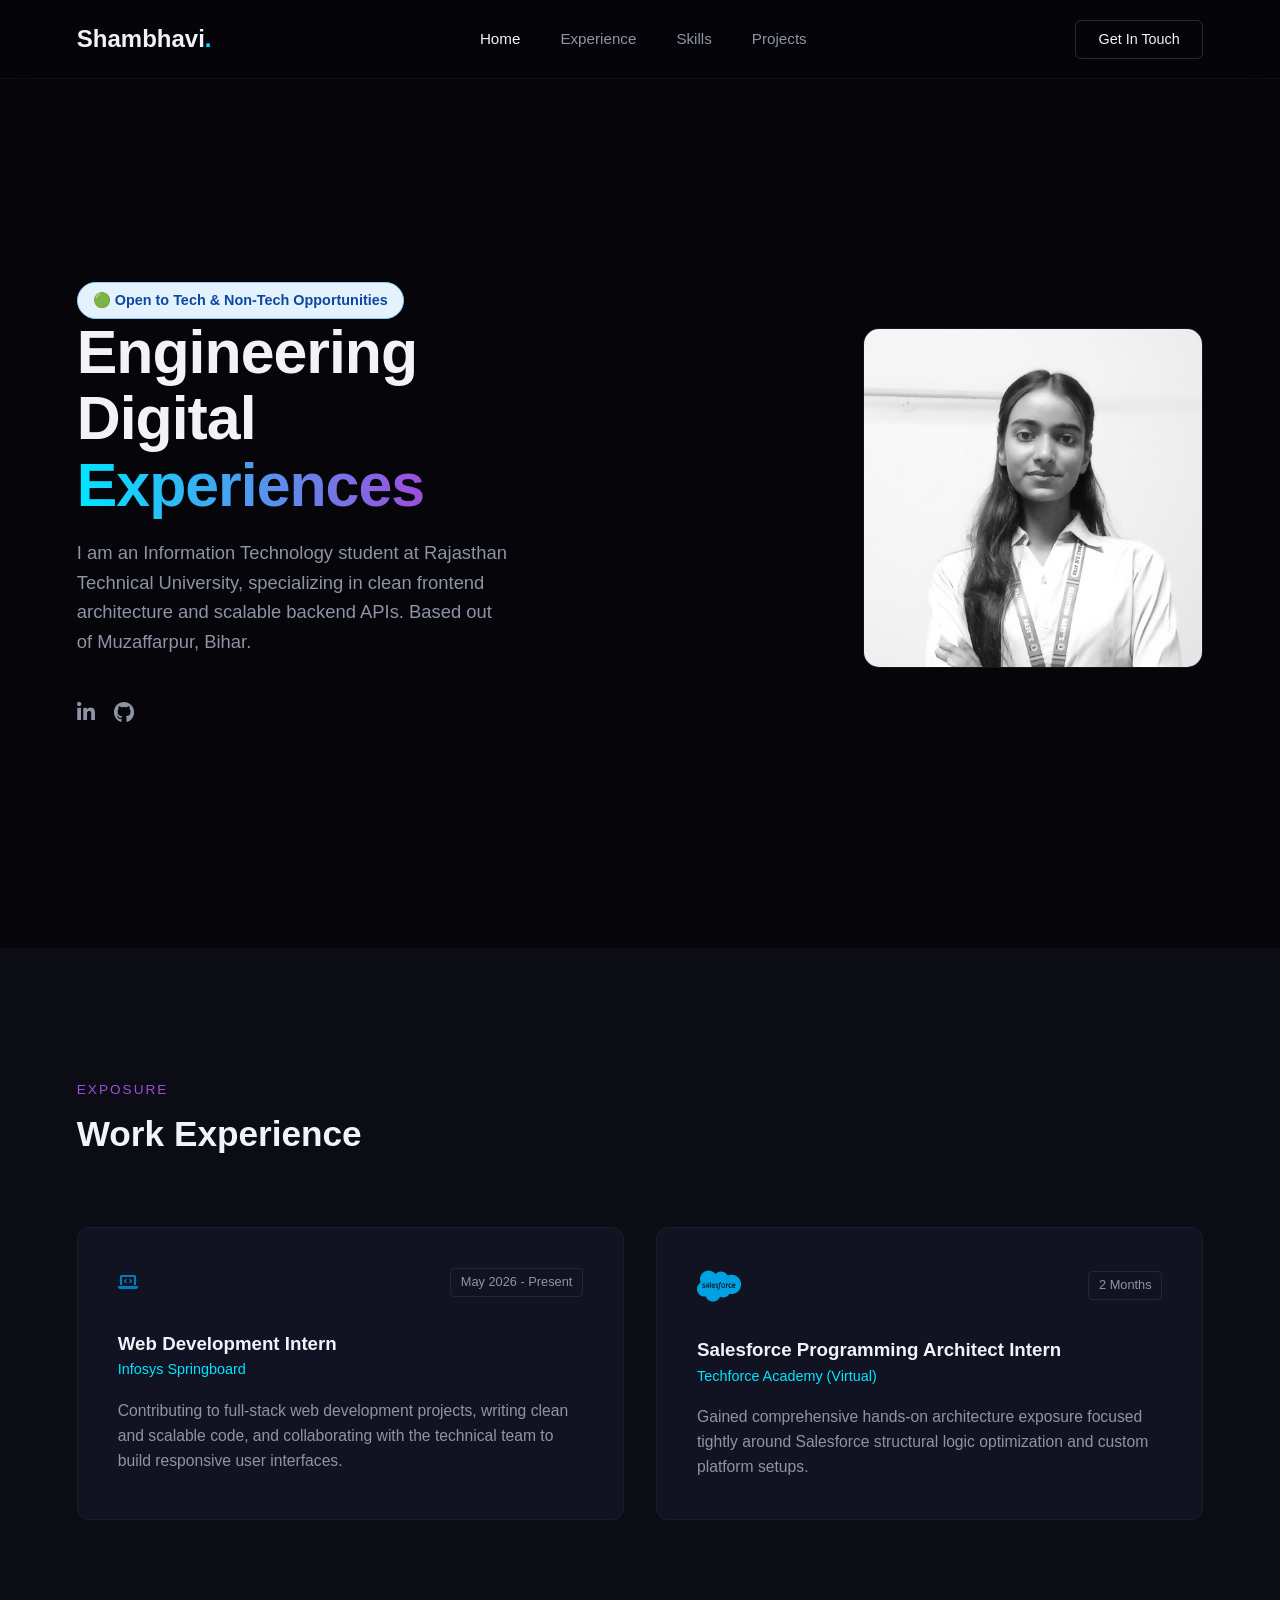
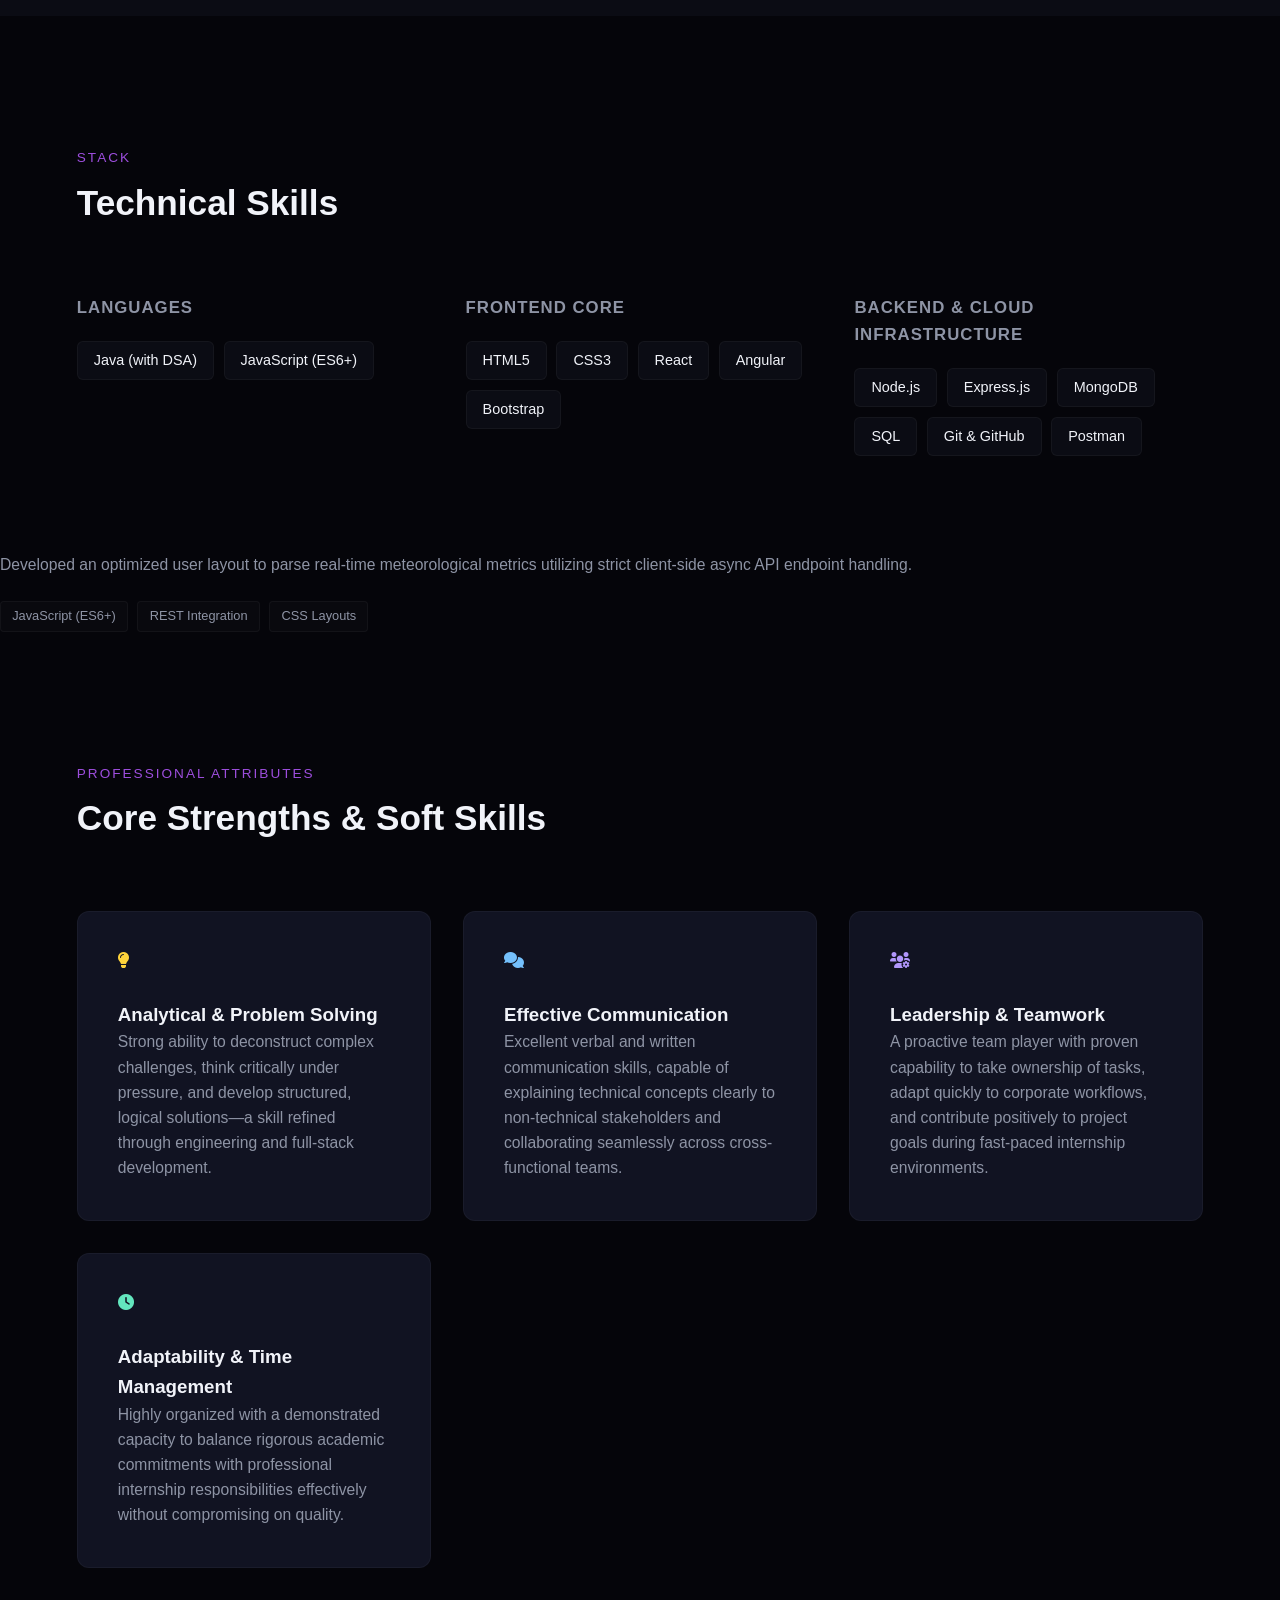
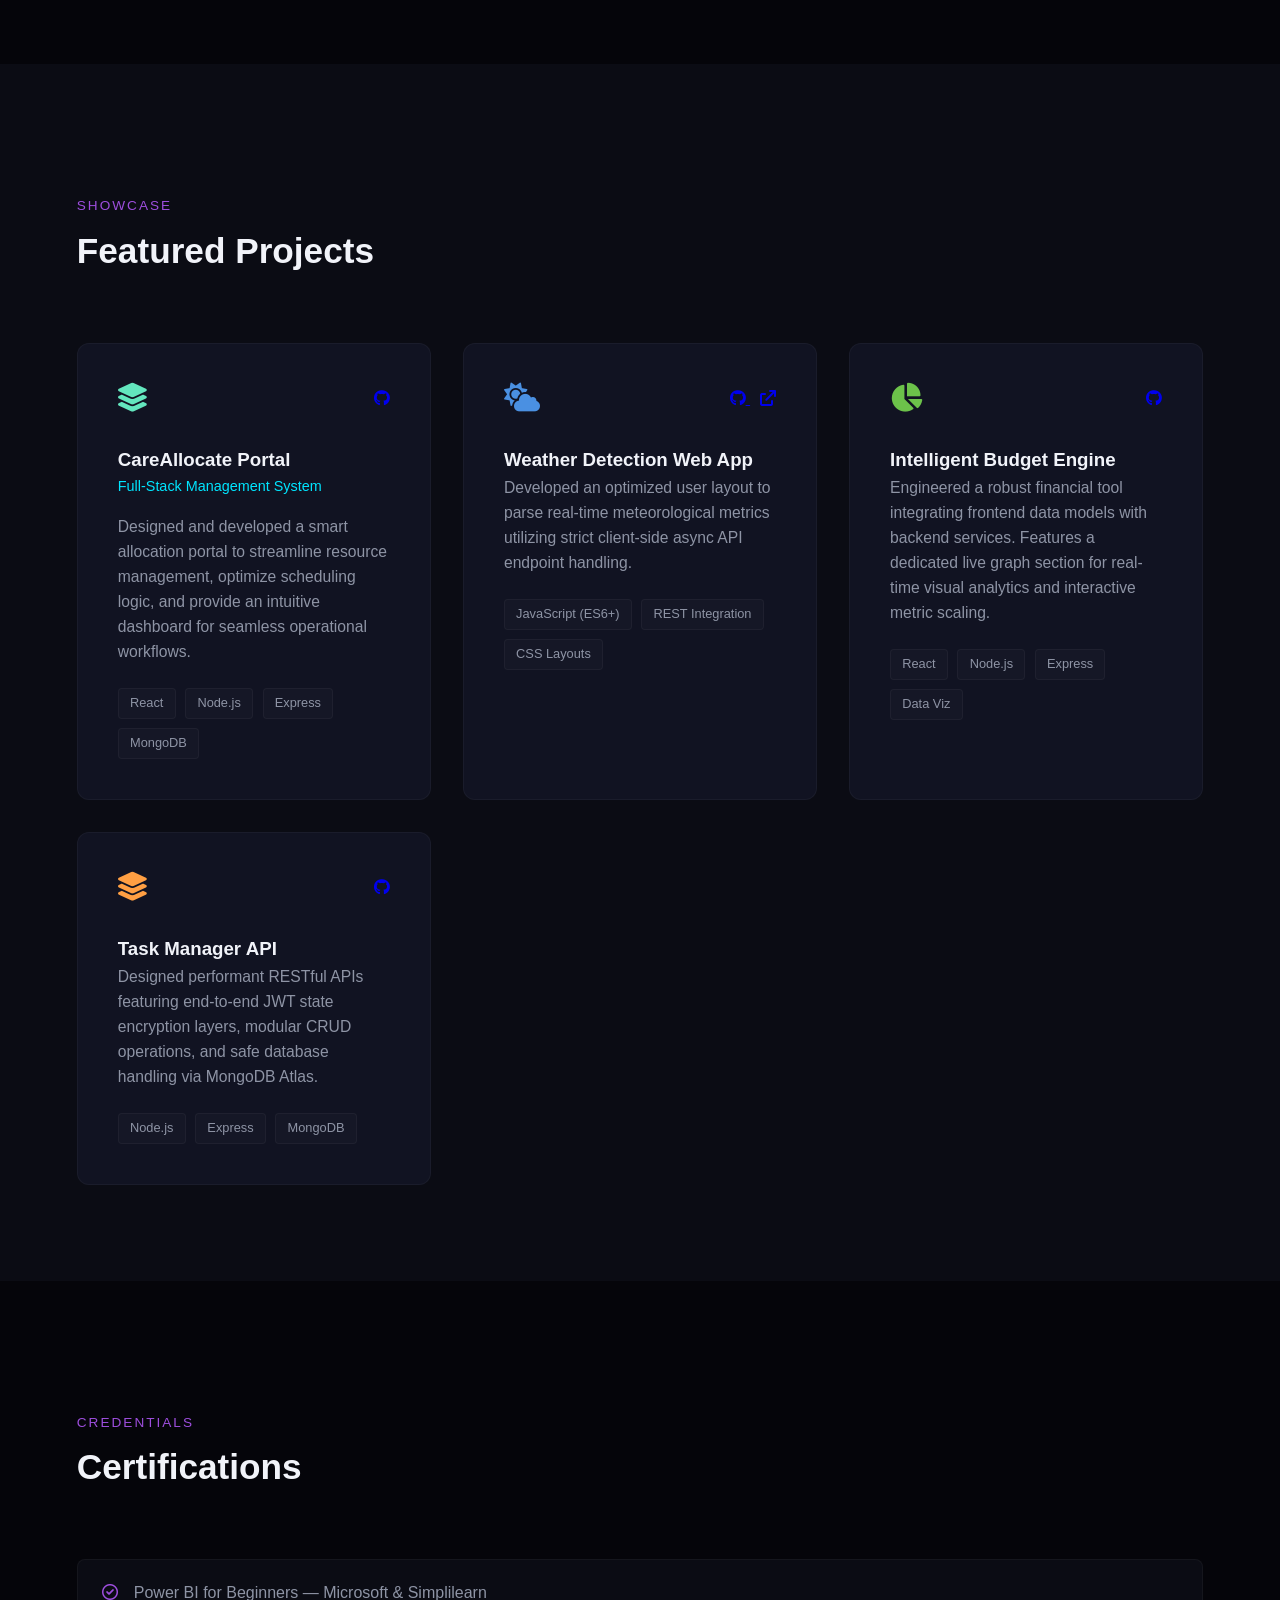
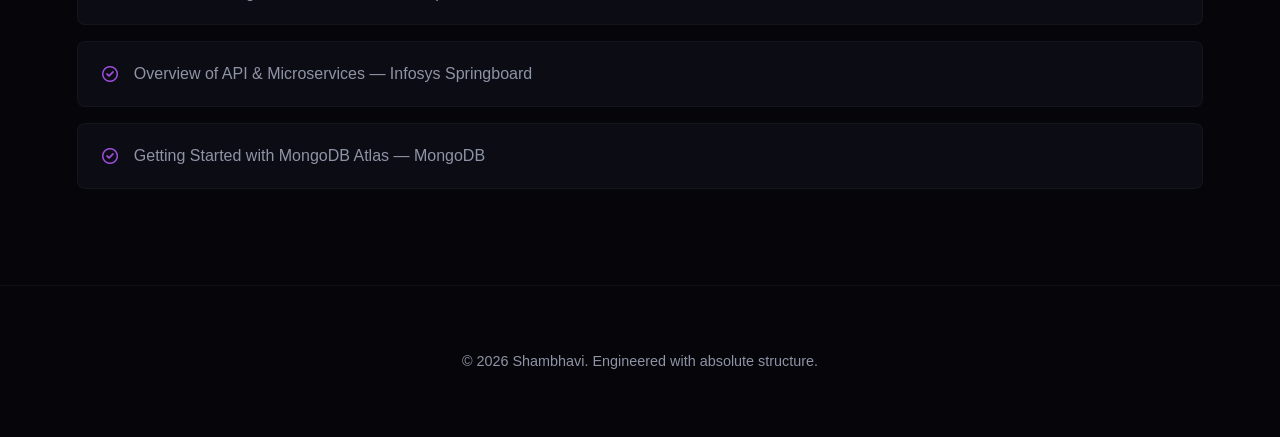
==== commit eaec4052: "Update internship details in index.html" ====
--- a/index.html
+++ b/index.html
@@ -74,16 +74,15 @@
         <span class="meta-tag">Exposure</span>
         <h2 class="section-heading">Work Experience</h2>
     </div>
-    
     <div class="cards-grid">
-        <!-- Card 1: Current Software Developer Intern -->
-        <div class="bento-card">
-            <div class="card-header">
-                <i class="fa-solid fa-code" style="color: #63E6BE;"></i> <!-- Code icon aapki tech role ke liye -->
+        <!-- Card 1: Web Development Intern (Infosys Springboard) -->
+        <div class="bento-card">
+            <div class="card-header">
+                <i class="fa-solid fa-laptop-code" style="color: #007cc3;"></i> <!-- Infosys inspired tech icon and color -->
                 <span class="duration-badge">May 2026 - Present</span>
             </div>
-            <h3>Software Developer Intern</h3>
-            <p class="company-name">The Entrepreneurship Network</p>
+            <h3>Web Development Intern</h3>
+            <p class="company-name">Infosys Springboard</p>
             <p class="card-desc">Contributing to full-stack web development projects, writing clean and scalable code, and collaborating with the technical team to build responsive user interfaces.</p>
         </div>
 
@@ -307,4 +306,4 @@
     <!-- Link External JS -->
     <script src="script.js"></script>
 </body>
-</html>+</html>
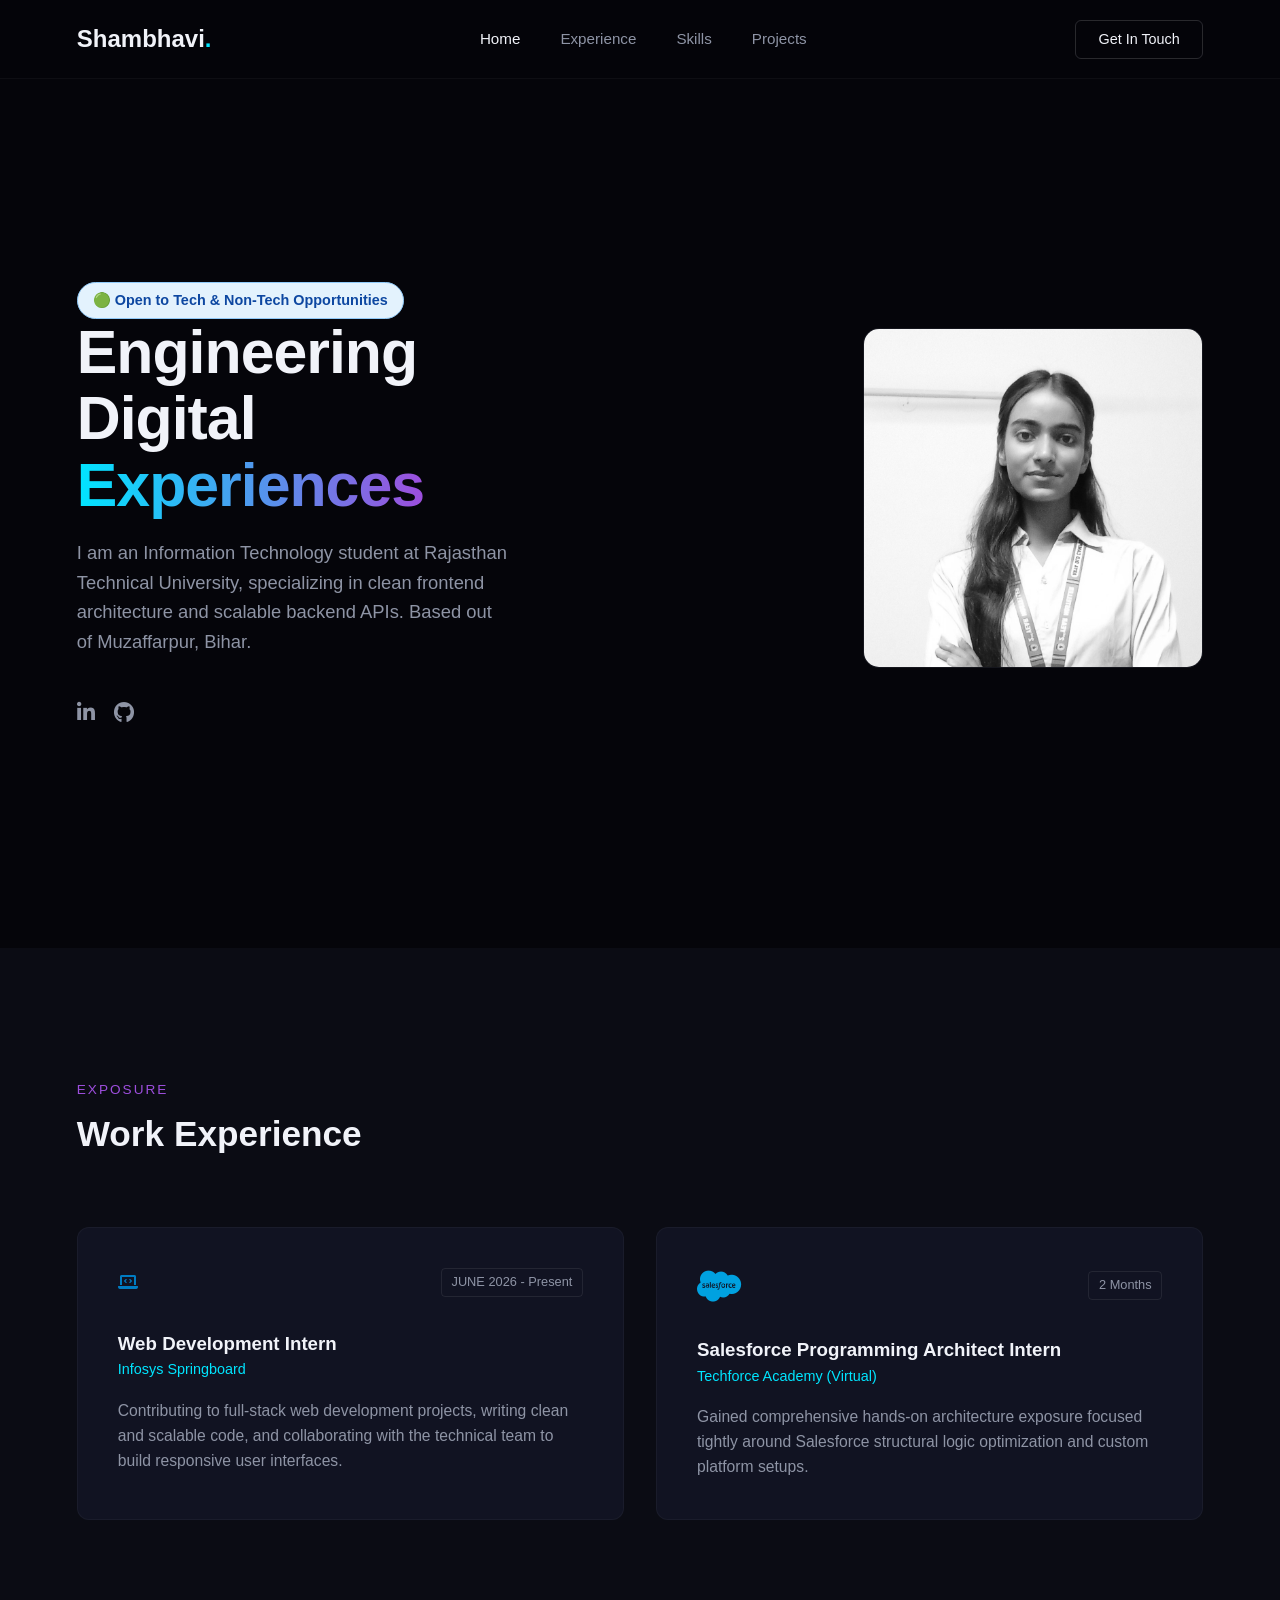
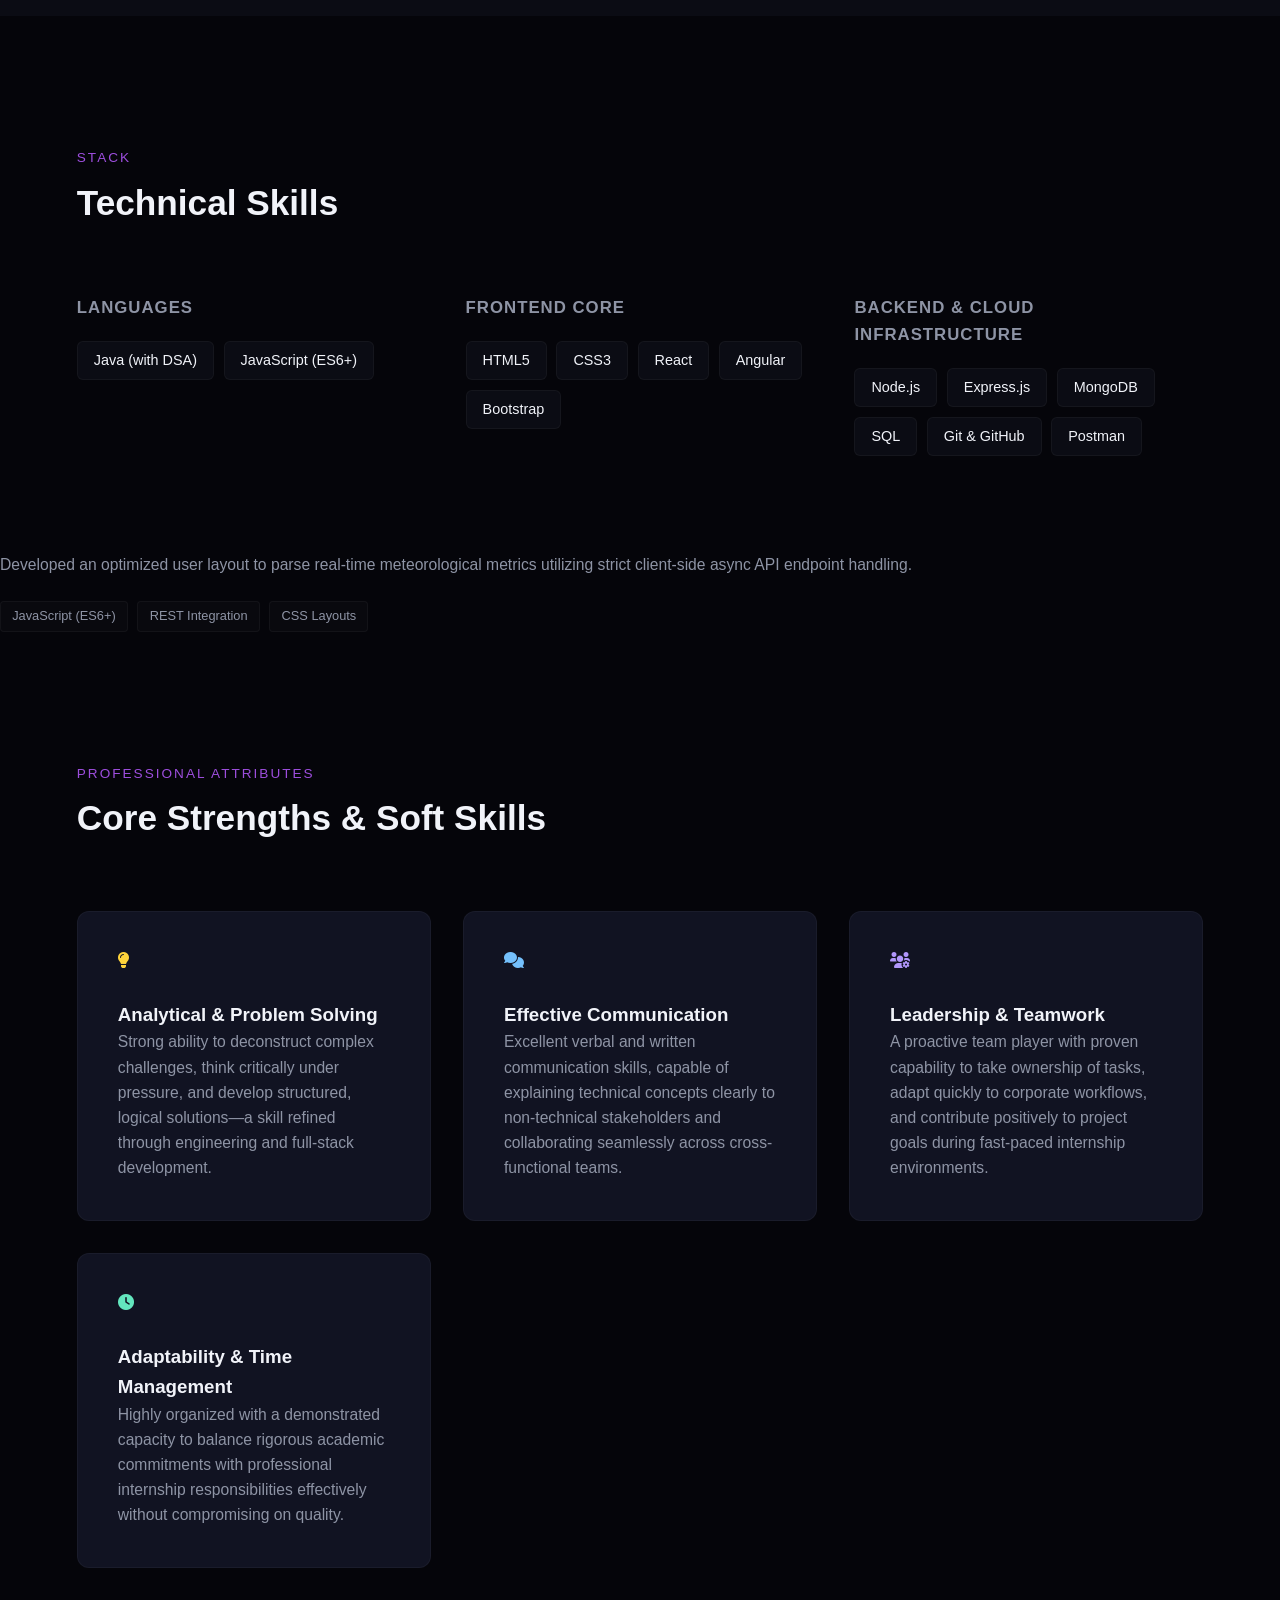
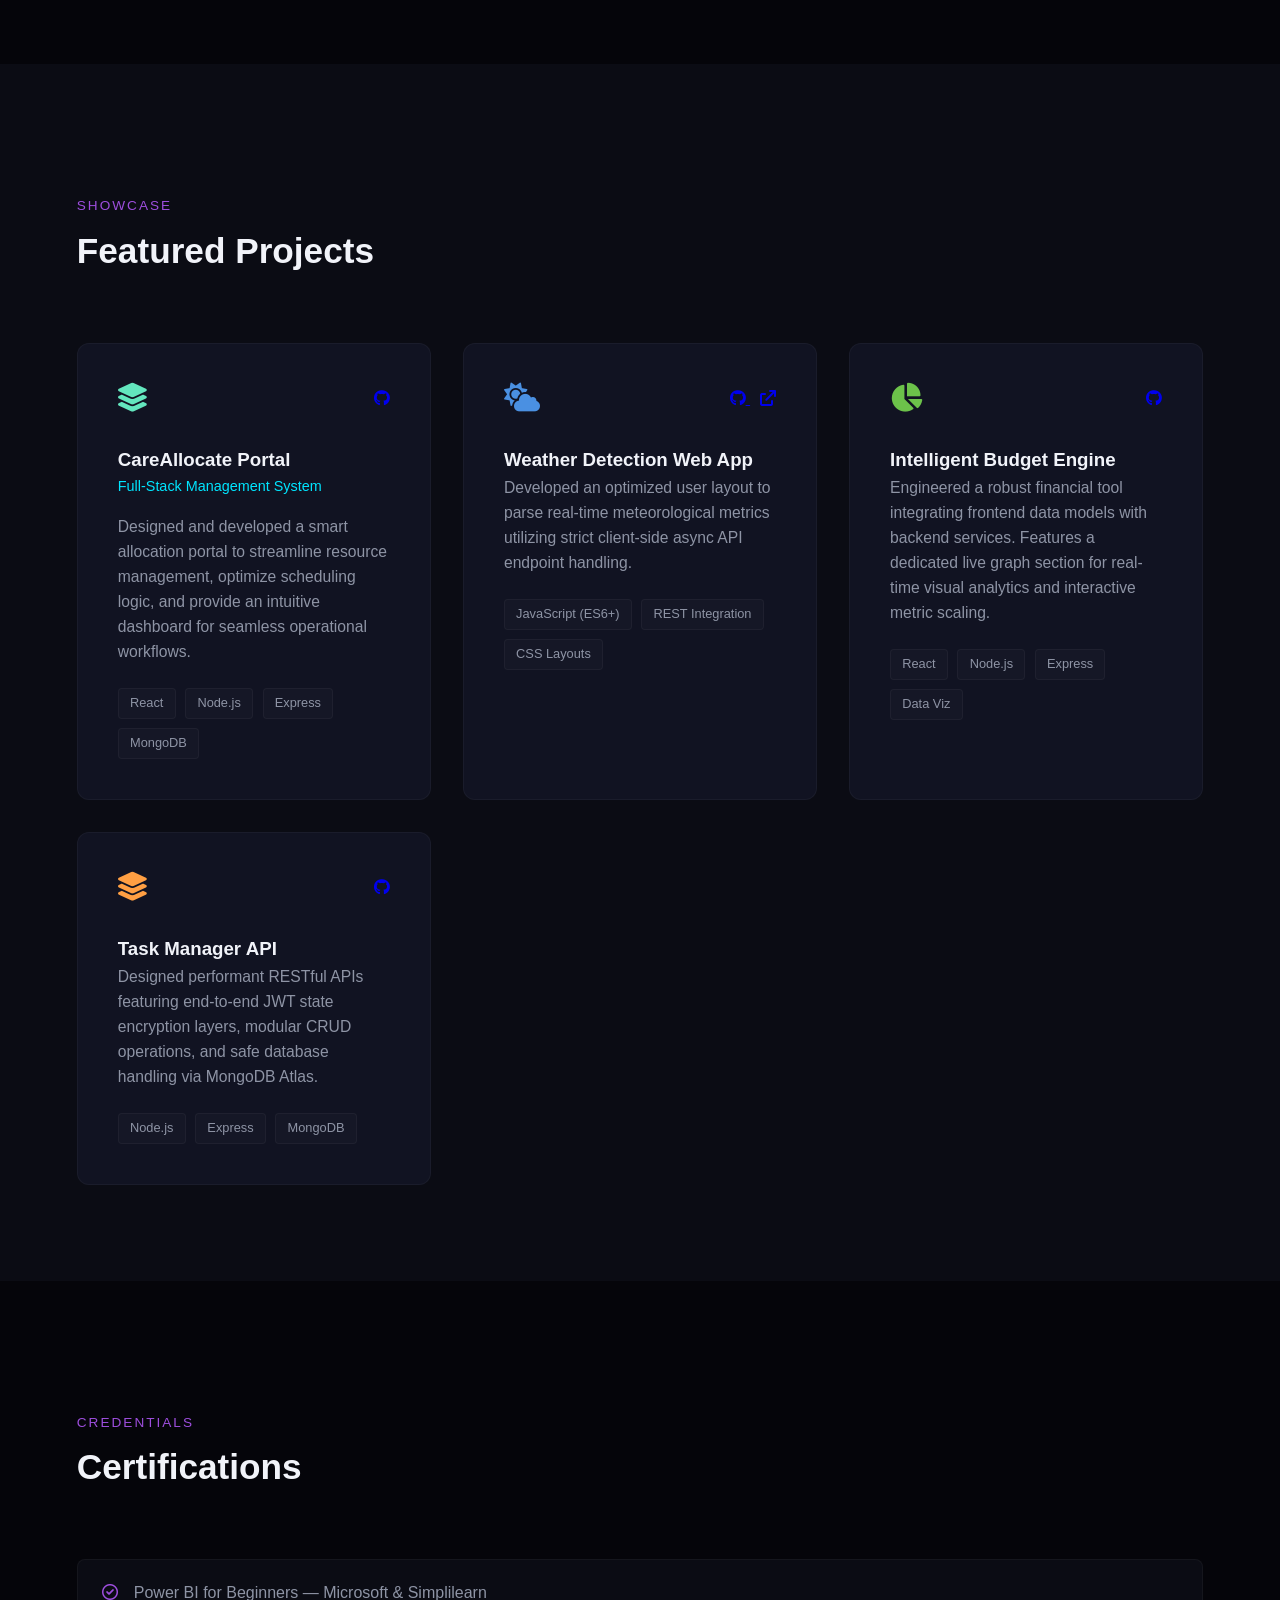
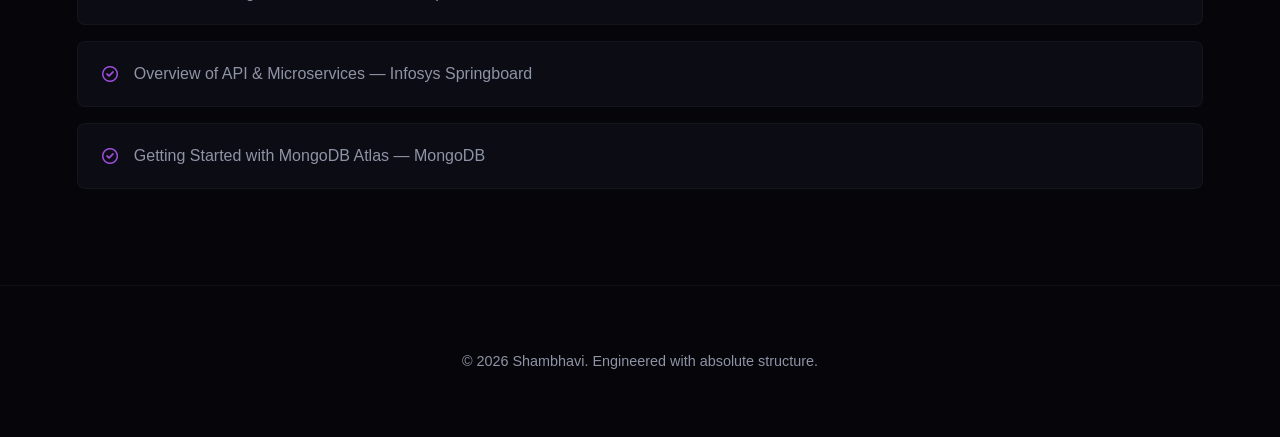
==== commit 8886b3d8: "Update internship duration from May to June 2026" ====
--- a/index.html
+++ b/index.html
@@ -79,7 +79,7 @@
         <div class="bento-card">
             <div class="card-header">
                 <i class="fa-solid fa-laptop-code" style="color: #007cc3;"></i> <!-- Infosys inspired tech icon and color -->
-                <span class="duration-badge">May 2026 - Present</span>
+                <span class="duration-badge">JUNE 2026 - Present</span>
             </div>
             <h3>Web Development Intern</h3>
             <p class="company-name">Infosys Springboard</p>
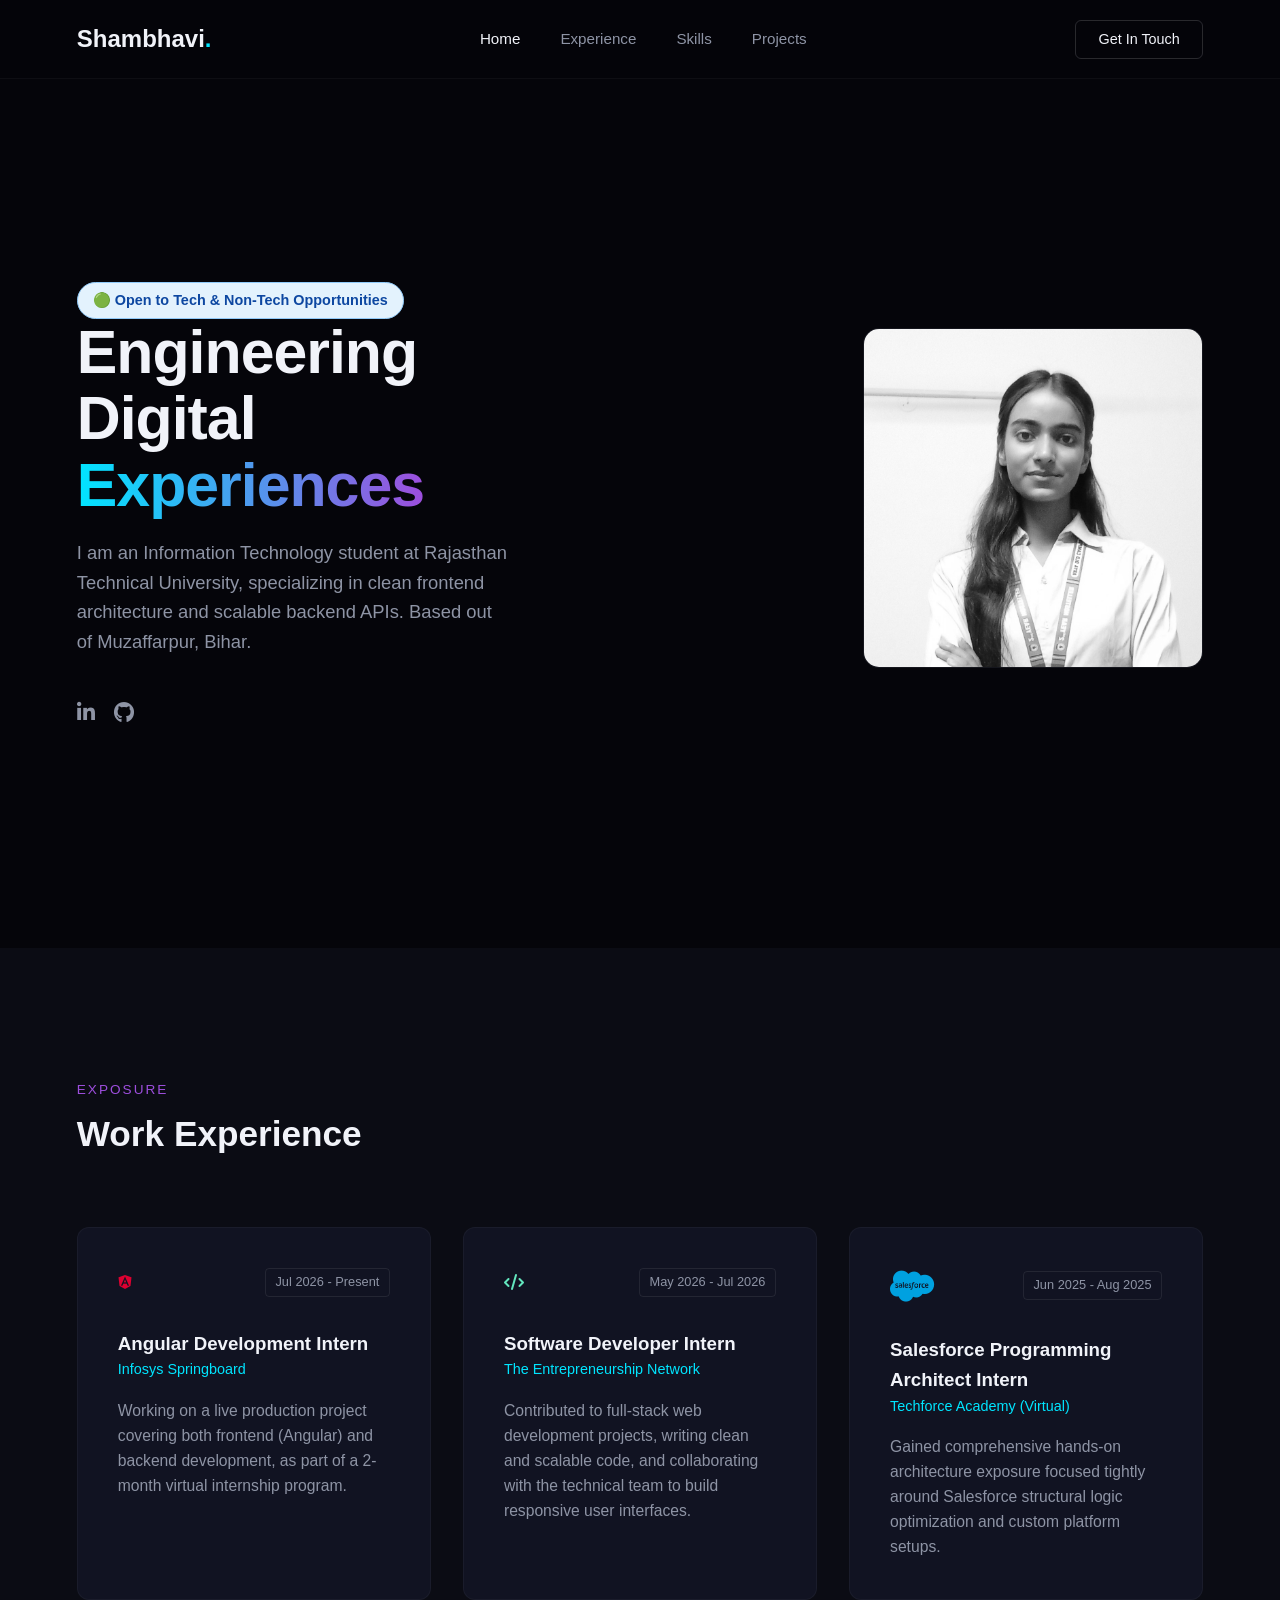
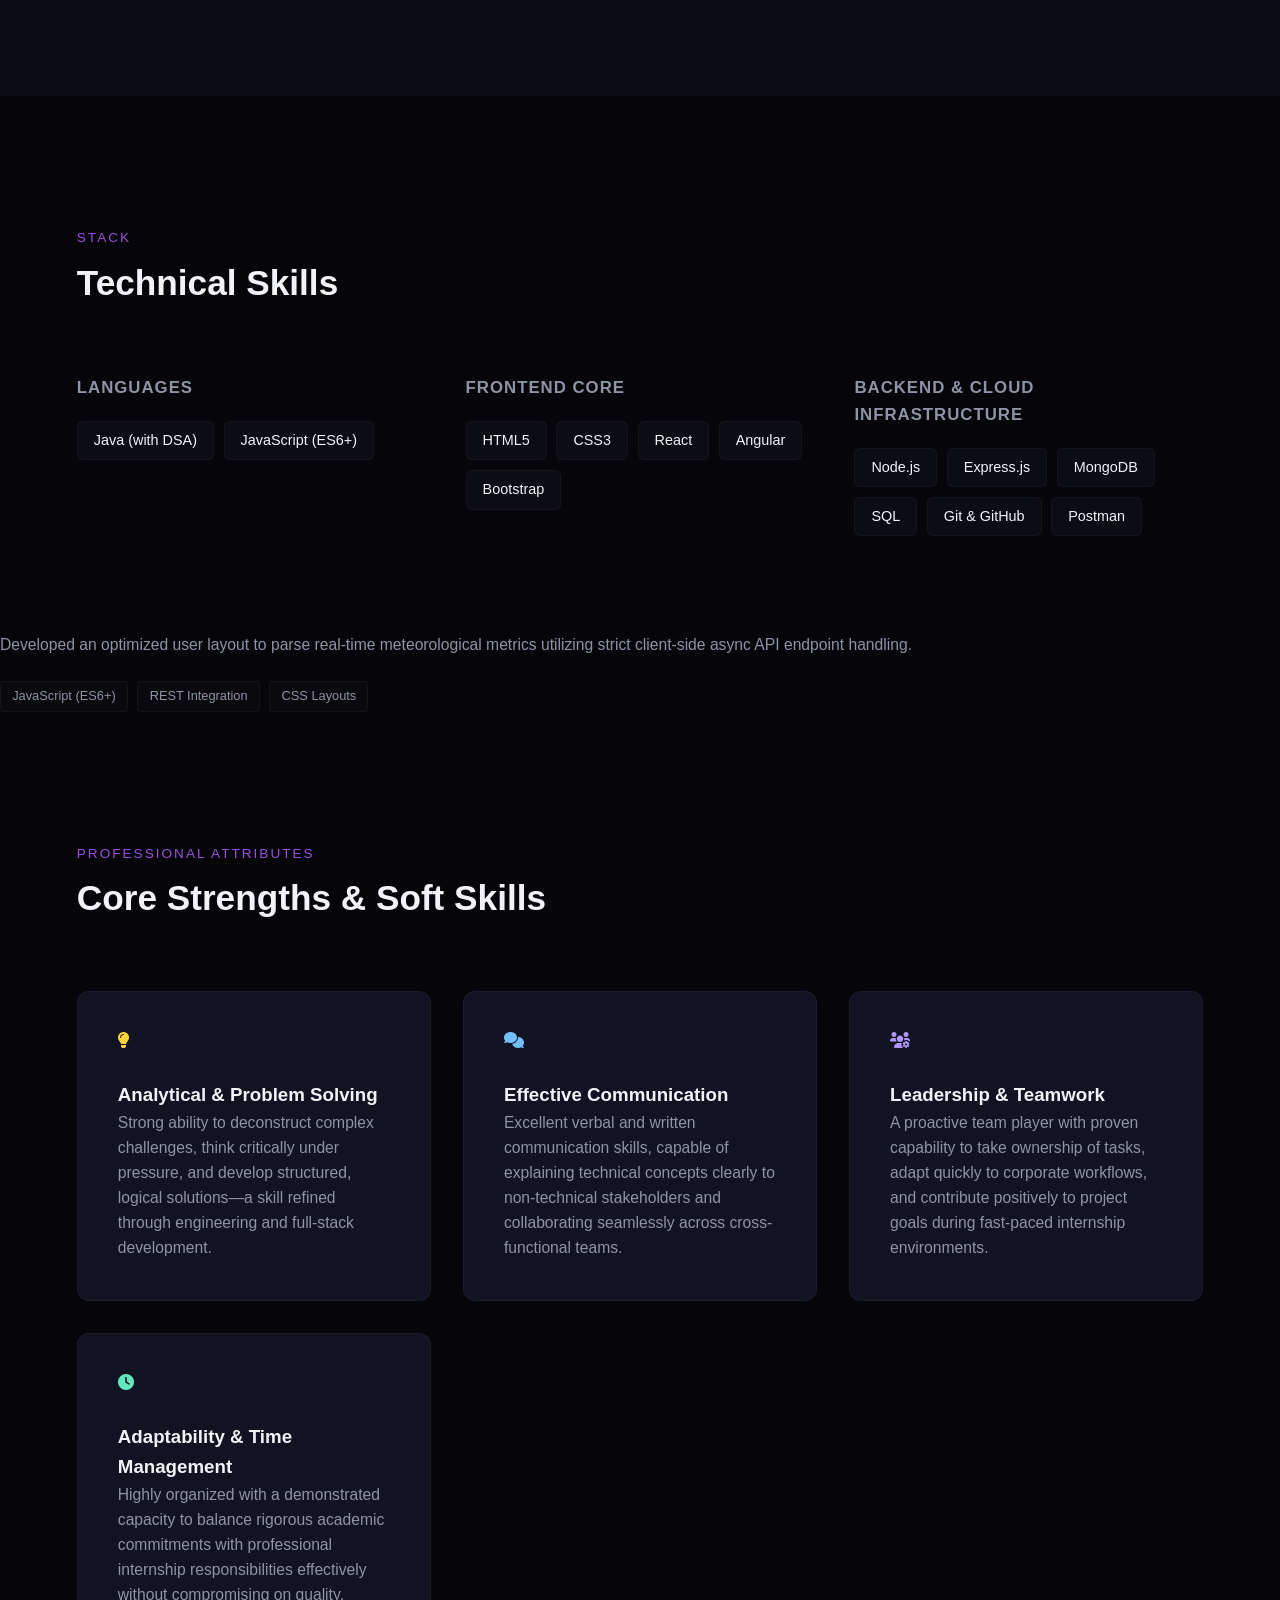
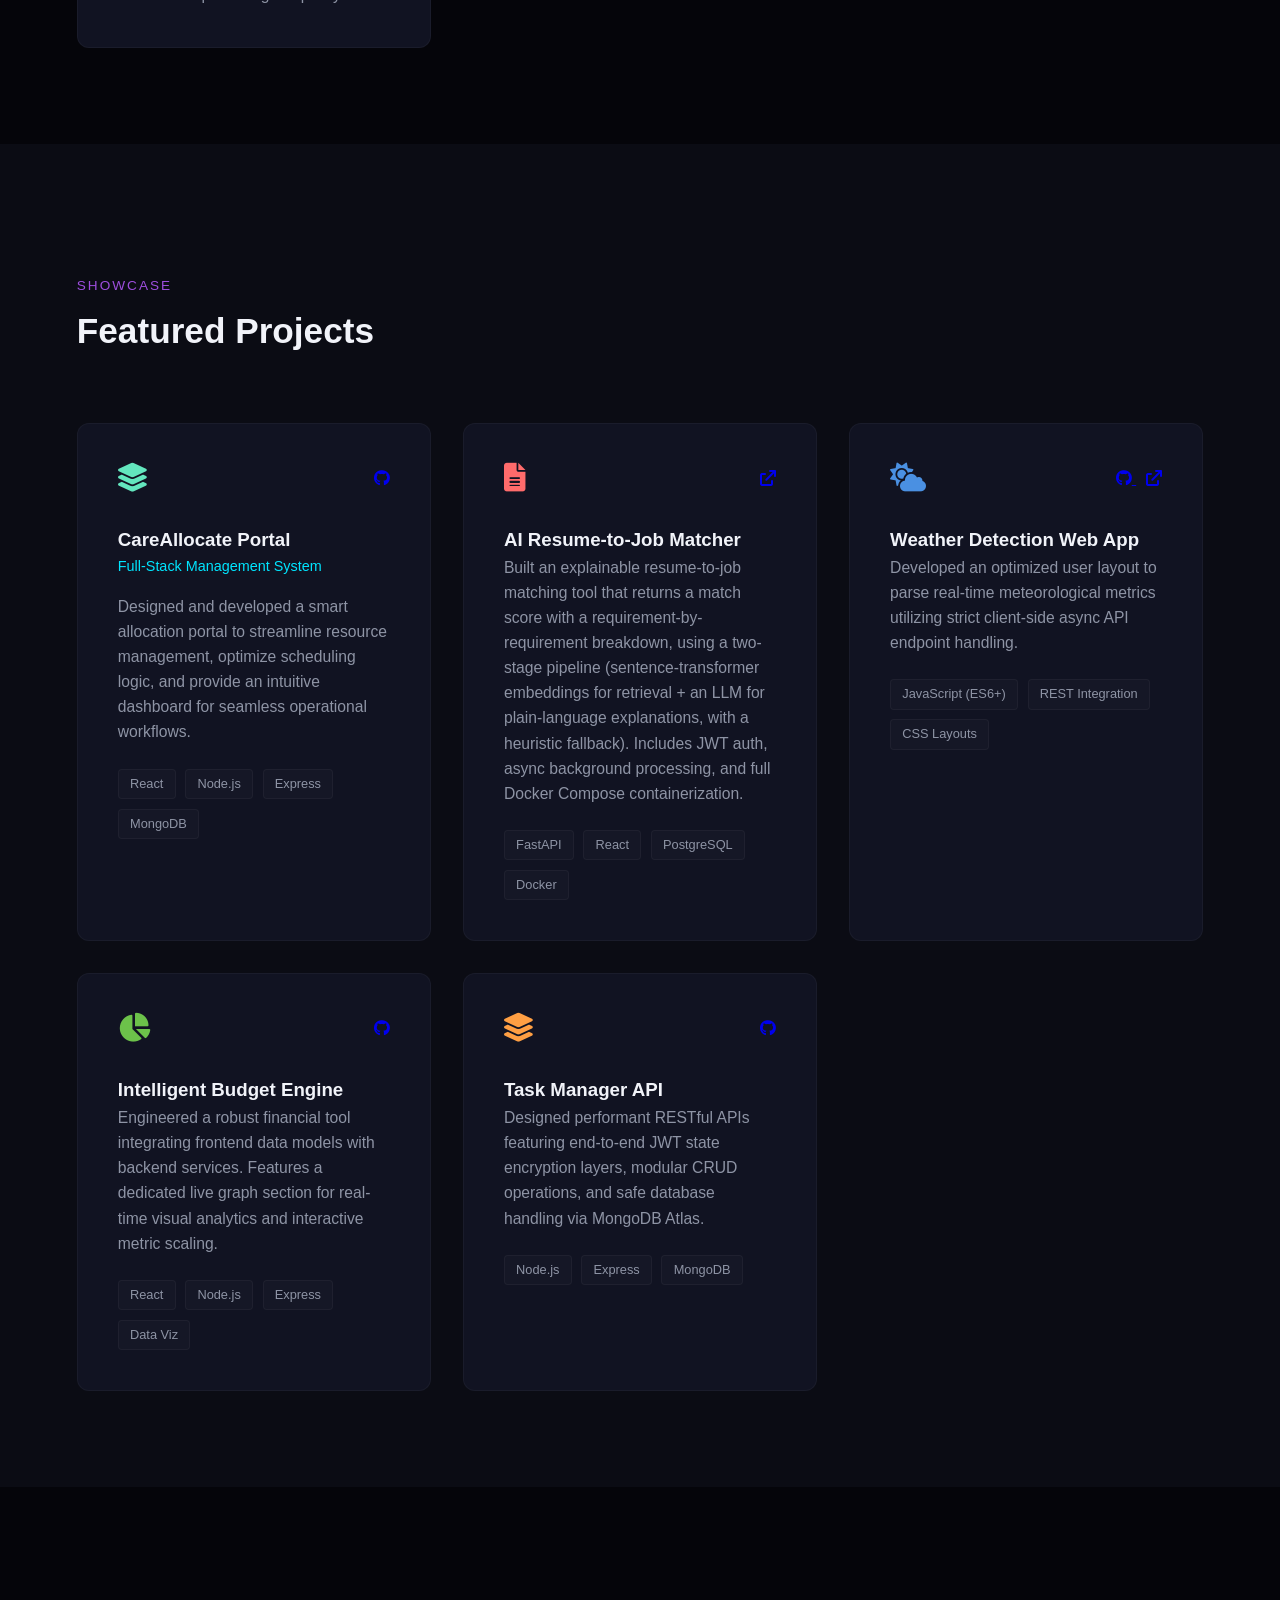
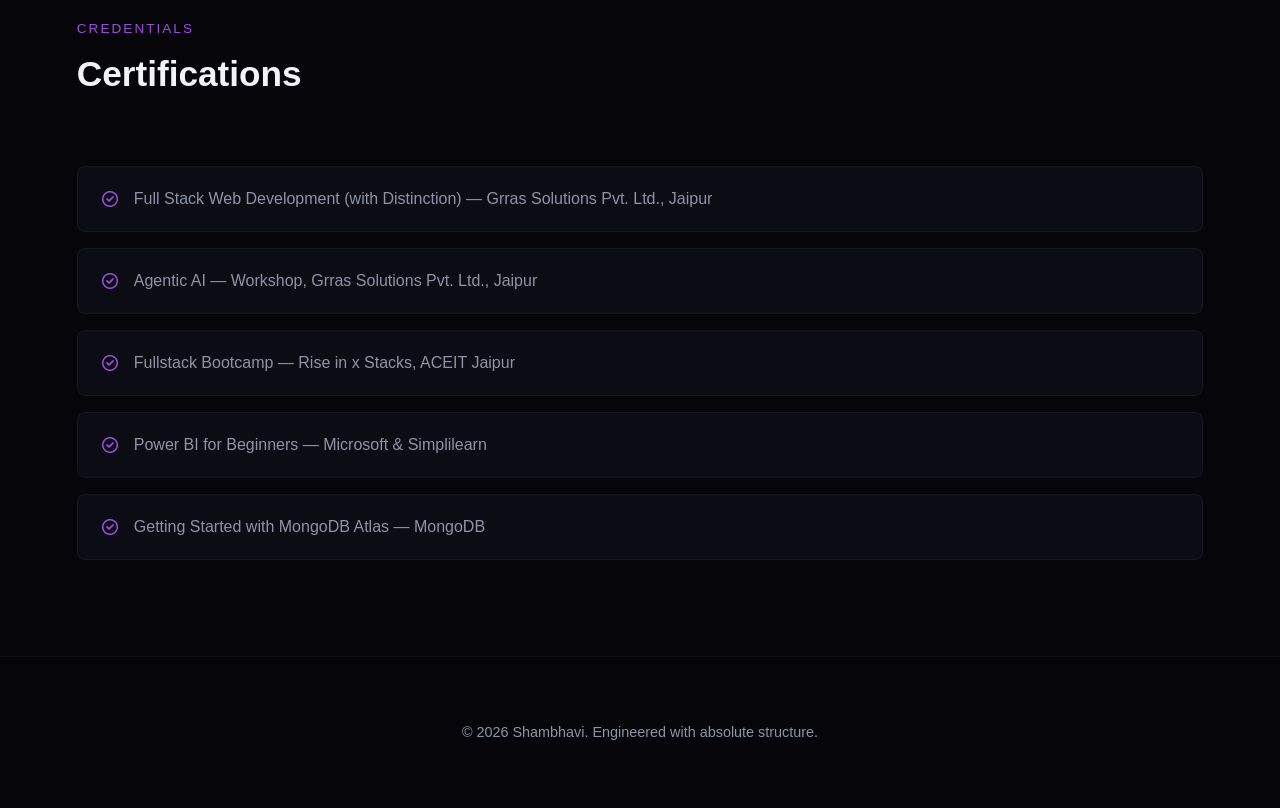
==== commit f66133bf: "updated code" ====
--- a/index.html
+++ b/index.html
@@ -1,3 +1,4 @@
+
 <!DOCTYPE html>
 <html lang="en">
 <head>
@@ -74,23 +75,35 @@
         <span class="meta-tag">Exposure</span>
         <h2 class="section-heading">Work Experience</h2>
     </div>
+    
     <div class="cards-grid">
-        <!-- Card 1: Web Development Intern (Infosys Springboard) -->
-        <div class="bento-card">
-            <div class="card-header">
-                <i class="fa-solid fa-laptop-code" style="color: #007cc3;"></i> <!-- Infosys inspired tech icon and color -->
-                <span class="duration-badge">JUNE 2026 - Present</span>
-            </div>
-            <h3>Web Development Intern</h3>
+        <!-- Card 1: Angular Development Intern (Current) -->
+        <div class="bento-card">
+            <div class="card-header">
+                <i class="fa-brands fa-angular" style="color: #DD0031;"></i>
+                <span class="duration-badge">Jul 2026 - Present</span>
+            </div>
+            <h3>Angular Development Intern</h3>
             <p class="company-name">Infosys Springboard</p>
-            <p class="card-desc">Contributing to full-stack web development projects, writing clean and scalable code, and collaborating with the technical team to build responsive user interfaces.</p>
-        </div>
-
-        <!-- Card 2: Salesforce Intern -->
+            <p class="card-desc">Working on a live production project covering both frontend (Angular) and backend development, as part of a 2-month virtual internship program.</p>
+        </div>
+
+        <!-- Card 2: Software Developer Intern (Completed) -->
+        <div class="bento-card">
+            <div class="card-header">
+                <i class="fa-solid fa-code" style="color: #63E6BE;"></i>
+                <span class="duration-badge">May 2026 - Jul 2026</span>
+            </div>
+            <h3>Software Developer Intern</h3>
+            <p class="company-name">The Entrepreneurship Network</p>
+            <p class="card-desc">Contributed to full-stack web development projects, writing clean and scalable code, and collaborating with the technical team to build responsive user interfaces.</p>
+        </div>
+
+        <!-- Card 3: Salesforce Intern -->
         <div class="bento-card">
             <div class="card-header">
                 <i class="fa-brands fa-salesforce sf-color"></i>
-                <span class="duration-badge">2 Months</span>
+                <span class="duration-badge">Jun 2025 - Aug 2025</span>
             </div>
             <h3>Salesforce Programming Architect Intern</h3>
             <p class="company-name">Techforce Academy (Virtual)</p>
@@ -226,7 +239,27 @@
             </div>
         </div>
 
-        <!-- 2. Weather Detection Web App (GitHub + Live Website) -->
+        <!-- 2. AI Resume-to-Job Matcher (Live Only) -->
+        <div class="bento-card functional-hover">
+            <div class="card-header">
+                <i class="fa-solid fa-file-lines project-icon" style="color: #ff6b6b;"></i>
+                <div class="project-links-group">
+                    <a href="https://resume-matcher-frontend-a13d.onrender.com" target="_blank" class="project-link-icon" title="View Live Site">
+                        <i class="fa-solid fa-arrow-up-right-from-square"></i>
+                    </a>
+                </div>
+            </div>
+            <h3>AI Resume-to-Job Matcher</h3>
+            <p class="card-desc">Built an explainable resume-to-job matching tool that returns a match score with a requirement-by-requirement breakdown, using a two-stage pipeline (sentence-transformer embeddings for retrieval + an LLM for plain-language explanations, with a heuristic fallback). Includes JWT auth, async background processing, and full Docker Compose containerization.</p>
+            <div class="pill-cloud mini-gaps">
+                <span class="tech-pill-sm">FastAPI</span>
+                <span class="tech-pill-sm">React</span>
+                <span class="tech-pill-sm">PostgreSQL</span>
+                <span class="tech-pill-sm">Docker</span>
+            </div>
+        </div>
+
+        <!-- 3. Weather Detection Web App (GitHub + Live Website) -->
         <div class="bento-card functional-hover">
             <div class="card-header">
                 <i class="fa-solid fa-cloud-sun project-icon" style="color: #4a90e2;"></i>
@@ -247,7 +280,8 @@
                 <span class="tech-pill-sm">CSS Layouts</span>
             </div>
         </div>
-<!-- 3. Intelligent Budget Engine (GitHub Only - Fixed Name & Graphs) -->
+
+        <!-- 4. Intelligent Budget Engine (GitHub Only) -->
         <div class="bento-card functional-hover">
             <div class="card-header">
                 <i class="fa-solid fa-chart-pie project-icon" style="color: #6cc24a;"></i>
@@ -266,7 +300,7 @@
             </div>
        
 
-        <!-- 4. Task Manager API (GitHub Only) -->
+        <!-- 5. Task Manager API (GitHub Only) -->
         <div class="bento-card functional-hover">
             <div class="card-header">
                 <i class="fa-solid fa-layer-group project-icon" style="color: #ff9f43;"></i>
@@ -292,8 +326,10 @@
             <h2 class="section-heading">Certifications</h2>
         </div>
         <div class="cert-grid">
+            <div class="cert-row"><i class="fa-regular fa-circle-check"></i> Full Stack Web Development (with Distinction) — Grras Solutions Pvt. Ltd., Jaipur</div>
+            <div class="cert-row"><i class="fa-regular fa-circle-check"></i> Agentic AI — Workshop, Grras Solutions Pvt. Ltd., Jaipur</div>
+            <div class="cert-row"><i class="fa-regular fa-circle-check"></i> Fullstack Bootcamp — Rise in x Stacks, ACEIT Jaipur</div>
             <div class="cert-row"><i class="fa-regular fa-circle-check"></i> Power BI for Beginners — Microsoft & Simplilearn</div>
-            <div class="cert-row"><i class="fa-regular fa-circle-check"></i> Overview of API & Microservices — Infosys Springboard</div>
             <div class="cert-row"><i class="fa-regular fa-circle-check"></i> Getting Started with MongoDB Atlas — MongoDB</div>
         </div>
     </section>
